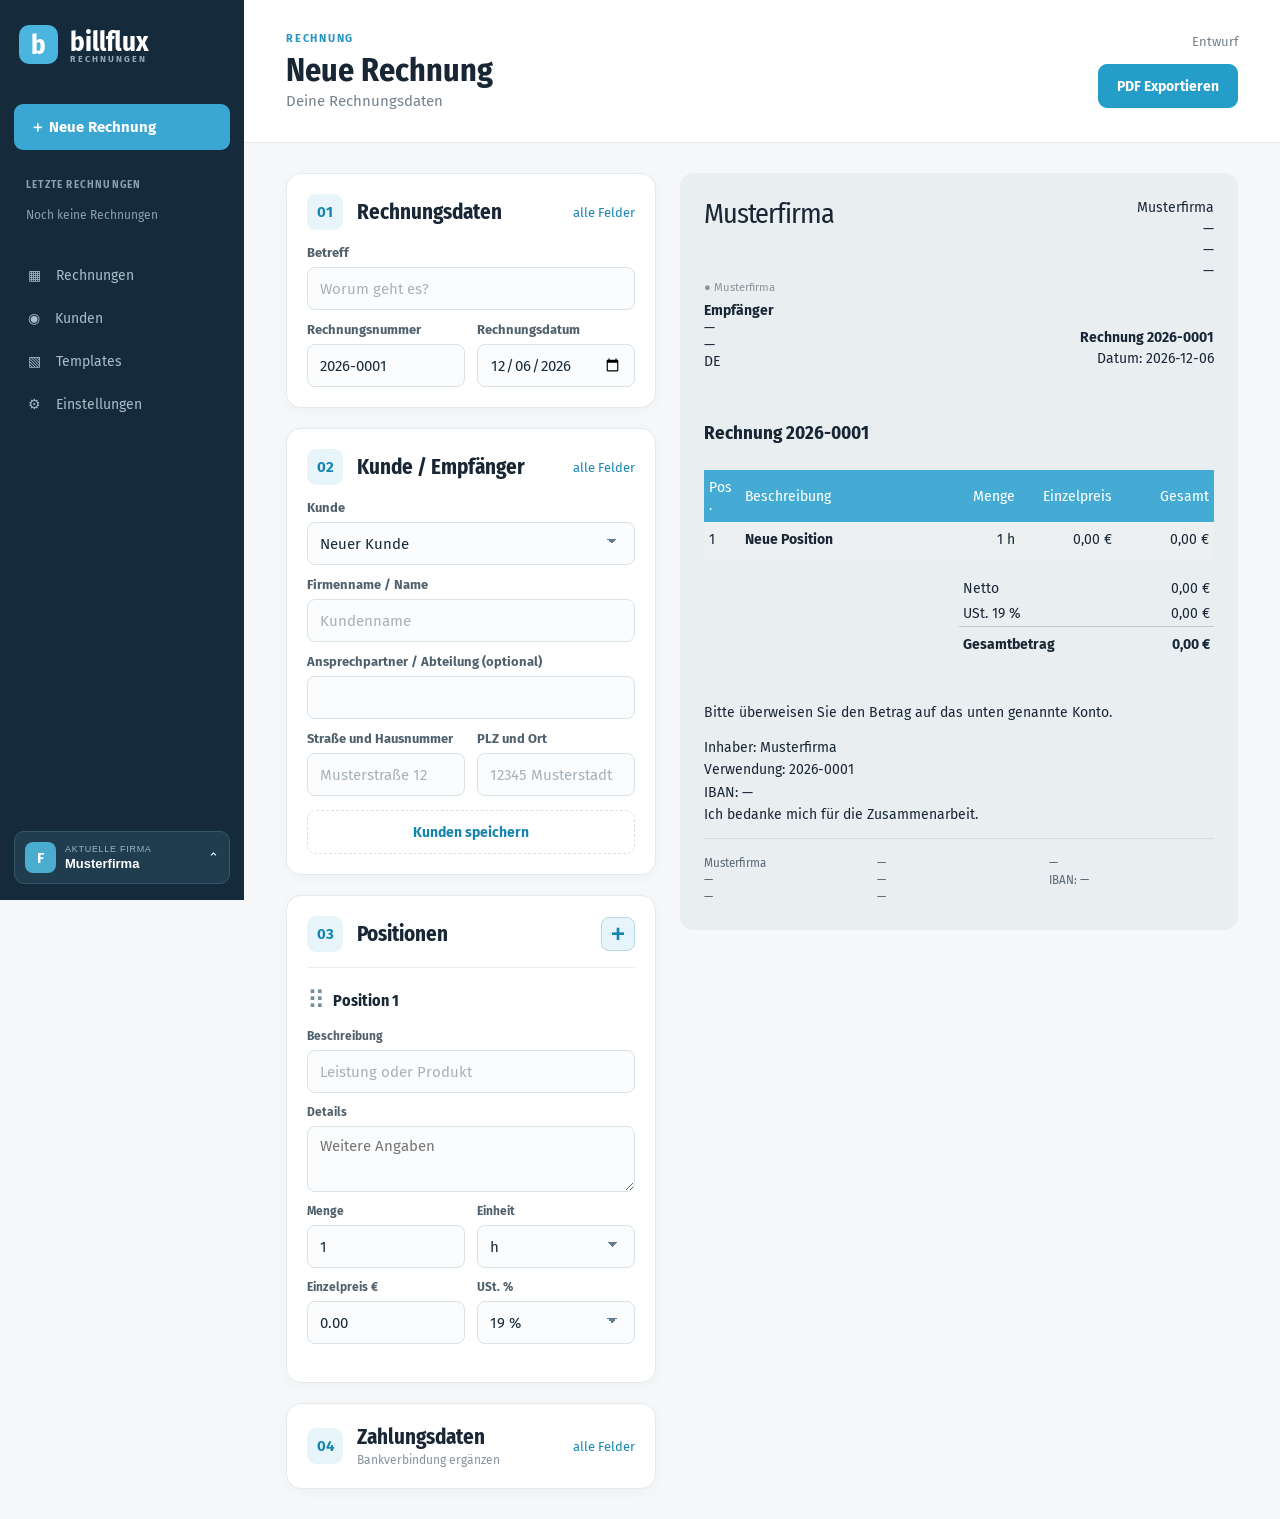
==== ui/index.html @ 9b345cd7 "feat(): remove unnecessary stuff" ====
<!doctype html>
<html lang="de"><head><meta charset="utf-8"><meta name="viewport" content="width=device-width,initial-scale=1"><title>Billflux</title><link rel="stylesheet" href="style.css"></head>
<body><div class="app">
<aside class="sidebar">
  <div class="brand"><span class="brand-mark">b</span><span>billflux<small>RECHNUNGEN</small></span></div>
  <button class="side-new" id="sidebar-new">＋ Neue Rechnung</button>
  <div class="sidebar-heading">LETZTE RECHNUNGEN</div><div id="recent-invoices" class="recent-invoices"></div>
  <nav>
    <button class="nav" data-page="invoices">▦ <span>Rechnungen</span></button>
    <button class="nav" data-page="customers">◉ <span>Kunden</span></button>
    <button class="nav" data-page="templates">▧ <span>Templates</span></button>
    <button class="nav" data-page="settings">⚙ <span>Einstellungen</span></button>
  </nav>
  <div class="company-switch-wrap"><button id="company-switch" class="company-switch" aria-expanded="false"><span class="company-avatar">F</span><span class="company-switch-label"><small>AKTUELLE FIRMA</small><strong id="current-company-name">Firma</strong></span><span>⌃</span></button><div id="company-popup" class="company-popup hidden"><div class="popup-label">Firma wechseln</div><div id="company-options"></div></div></div>
</aside>
<main><header><div><div class="eyebrow" id="section-label">RECHNUNG</div><h1 id="page-title">Rechnung</h1><p id="page-subtitle">Deine Rechnungsdaten</p></div><div class="header-actions"><button class="button hidden" id="create-company-button">＋ Neue Firma anlegen</button><span id="save-status" aria-live="polite"></span><button class="button primary" id="export-button">PDF Exportieren</button></div></header><div id="export-result" class="export-result hidden" role="status"></div>
<div class="workspace" id="invoice-page"><section class="editor">
  <div class="card"><div class="card-heading"><span class="step">01</span><div><h2>Rechnungsdaten</h2></div><button type="button" id="toggle-invoice-fields" class="text-button" aria-expanded="false" aria-controls="invoice-extra-fields">alle Felder</button></div><div class="fields two">
    <label class="wide">Betreff<input data-path="subject" placeholder="Worum geht es?"></label>
    <label>Rechnungsnummer<input data-path="number" placeholder="2026-0001"></label>
    <label>Rechnungsdatum<input type="date" data-path="date"></label>
    <div id="invoice-extra-fields" class="fields two wide hidden"><label>Betreff-Präfix<input data-path="subject_prefix" placeholder="Rechnung"></label><label>Leistungsdatum<input type="date" data-path="service_date"></label><label>Fälligkeitsdatum<input type="date" data-path="due_date"></label></div>
  </div></div>
  <div class="card"><div class="card-heading"><span class="step">02</span><div><h2>Kunde / Empfänger</h2></div><button type="button" id="toggle-customer-fields" class="text-button" aria-expanded="false" aria-controls="customer-extra-fields">alle Felder</button></div><div class="fields two">
    <label class="wide">Kunde<select id="invoice-customer"><option value="">Neuer Kunde</option></select></label>
    <label class="wide customer-basic">Firmenname / Name<input data-path="buyer.name" placeholder="Kundenname"></label>
    <label class="wide customer-basic">Ansprechpartner / Abteilung (optional)<input data-path="buyer.contact"></label>
    <label class="customer-basic">Straße und Hausnummer<input data-path="buyer.street" placeholder="Musterstraße 12"></label>
    <label class="customer-basic">PLZ und Ort<input data-path="buyer.city" placeholder="12345 Musterstadt"></label><div id="customer-extra-fields" class="fields two wide hidden"><label>Land<input data-path="buyer.country" placeholder="DE"></label>
    <label>E-Mail<input type="email" data-path="buyer.email" placeholder="kontakt@beispiel.de"></label><label>USt-IdNr. (optional)<input data-path="buyer.vat_id"></label></div>
  </div><button class="button subtle" id="save-customer-button">Kunden speichern</button></div>
  <div class="card"><div class="card-heading"><span class="step">03</span><div><h2>Positionen</h2></div><button type="button" class="add-item-button" id="add-item" aria-label="Position hinzufügen" title="Position hinzufügen">+</button></div><div id="items"></div></div>
  <div class="card payment-card"><div class="card-heading"><span class="step">04</span><div><h2>Zahlungsdaten</h2><small id="payment-summary">Bankverbindung für diese Rechnung</small></div><button type="button" id="toggle-payment-fields" class="text-button" aria-expanded="false" aria-controls="payment-fields">alle Felder</button></div><div class="fields two payment-fields hidden" id="payment-fields"><label class="wide">Verwendungszweck<input data-path="payment_reference" placeholder="Automatisch aus Präfix und Rechnungsnummer"></label><label class="wide">Abschlusssatz<textarea data-path="payment_note" rows="2"></textarea></label><label>Kontoinhaber<input data-path="account_holder"></label><label>Bank<input data-path="bank_name"></label><label>IBAN<input data-path="iban"></label><label>BIC<input data-path="bic"></label>
</div></div>
</section><aside class="preview-panel"><div class="paper-wrap"><article class="paper" id="preview"></article></div></aside></div>
<div class="invoices-page hidden" id="invoices-page"><div class="card"><div class="card-heading"><span class="step">▦</span><div><h2>Rechnungen</h2></div></div><label>Rechnungsnummer, Betreff oder Empfänger<input id="search-input" placeholder="Rechnungen durchsuchen" autocomplete="off"></label><div id="invoice-list"></div></div></div>

<div class="invoices-page hidden" id="customers-page"><div class="card"><div class="card-heading"><span class="step">◉</span><div><h2>Kunden</h2></div><button class="button" id="new-customer">＋ Kunde anlegen</button></div><p class="section-intro">Gemeinsames Adressbuch für alle Firmen.</p><div id="customer-list"></div></div></div>
<div class="invoices-page hidden" id="templates-page"><div class="templates-layout"><section class="card template-browser"><div class="card-heading"><span class="step">▧</span><div><h2>Templates</h2></div></div><p class="section-intro">Wähle links eine Vorlage aus. Mit „Aktivieren“ verwendest du sie für neue Exporte der aktuellen Firma. HTML und CSS kannst du im Ordner <code>templates/</code> neben Billflux.exe bearbeiten.</p><div id="template-list"></div></section><section class="card template-preview-card"><div class="template-preview-heading"><div><small>VORSCHAU</small><h2 id="template-preview-title">Vorlage</h2></div><span>DIN A4 · HTML</span></div><div id="template-preview-surface"><p class="empty-state">Vorlage auswählen, um die Vorschau zu sehen.</p></div></section></div></div>
<div class="settings-page hidden" id="settings-page">
<section class="card"><div class="card-heading"><span class="step">⚙</span><h2>Allgemein</h2></div><p class="section-intro">Standardwerte für neue Rechnungen und Positionen dieser Firma.</p><div class="fields two">
<label>Stundensatz netto (€ / h)<input data-setting="hourly_rate_cents" inputmode="decimal" placeholder="0,00"></label>
<label>Zahlungsziel in Tagen<input type="number" min="1" max="365" data-setting="due_days" required></label>
<label>Betreff-Präfix<input data-setting="subject_prefix" placeholder="Rechnung"></label><label>Letzte Rechnungen im Menü<input type="number" min="1" max="20" data-setting="recent_count" required></label>
</div></section>
<section class="card"><div class="card-heading"><span class="step">#</span><h2>Rechnungs- und Steuernummern</h2></div><p class="section-intro">Nummern und Steuerangaben für Rechnungen dieser Firma.</p><div class="fields two">
<label class="wide">Startnummer für neue Rechnungen<input data-setting="next_invoice_number" placeholder="YYYY-0001"><small>YYYY = Jahr, MM = Monat, z. B. YYYY-MM-0001. Höhere vergebene Nummern haben Vorrang.</small></label>
<label>Rechnungsnummer-Präfix<input data-setting="invoice_prefix" placeholder="z. B. RE-"></label><label>Letzte Rechnungsnummer<input id="last-invoice-number" readonly></label>
<label>Steuernummer<input data-path="seller.tax_number"></label><label>USt-IdNr.<input data-path="seller.vat_id"></label><label class="wide">W-IdNr.<input data-path="seller.economic_id"></label>
</div></section>
<section class="card"><div class="card-heading"><span class="step">€</span><h2>Bankverbindung</h2></div><p class="section-intro">Zahlungsdaten für neue Rechnungen dieser Firma.</p><div class="fields two">
<label class="wide">Kontoinhaber<input data-setting="account_holder"></label><label>Bank<input data-setting="bank_name"></label><label>BIC<input data-setting="bic"></label><label class="wide">IBAN<input data-setting="iban"></label><label class="wide">Verwendungszweck-Präfix (optional)<input data-setting="payment_reference_prefix" placeholder="z. B. AM-"><small id="payment-reference-example"></small></label>
</div></section>
<section class="card"><div class="card-heading"><span class="step">✦</span><h2>Firmendaten</h2></div><p class="section-intro">Absender, Kontakt und Steuerangaben dieser Firma.</p><div class="fields two">
<label>Firmenname<input data-path="seller.name" required></label><label>Alternativname<input data-path="seller.alternative_name"></label><label class="wide">Straße und Hausnummer<input data-path="seller.street"></label><label>PLZ<input data-company-address="postal_code" autocomplete="postal-code"></label><label>Ort<input data-company-address="locality" autocomplete="address-level2"></label><label>Land<input data-path="seller.country"></label><label>E-Mail<input type="email" data-path="seller.email"></label><label>Telefon<input data-path="seller.phone"></label><label>Webseite<input data-path="seller.website"></label>
</div></section>
</div>
</main></div>
<dialog id="create-company-dialog"><form id="create-company-form"><h2>Neue Firma anlegen</h2><label>Firmenname<input id="new-company-name" required autocomplete="organization" placeholder="Name der neuen Firma"></label><p id="create-company-error" class="dialog-error" role="alert"></p><div class="dialog-actions"><button type="button" class="button" data-close-dialog="create-company-dialog">Abbrechen</button><button type="submit" class="button primary">Firma anlegen</button></div></form></dialog>
<dialog id="customer-dialog"><form id="customer-form"><div class="card-heading"><h2 id="customer-dialog-title">Kunde bearbeiten</h2><button type="button" class="text-button" data-close-dialog="customer-dialog">Schließen ×</button></div><div class="fields two">
<label class="wide">Firmenname / Name<input data-customer-field="name" required></label><label class="wide">Ansprechpartner / Abteilung (optional)<input data-customer-field="contact"></label>
<label>Straße und Hausnummer<input data-customer-field="street"></label><label>PLZ und Ort<input data-customer-field="city"></label><label>Land<input data-customer-field="country"></label><label>E-Mail<input type="email" data-customer-field="email"></label><label>Telefon<input data-customer-field="phone"></label><label>USt-IdNr.<input data-customer-field="vat_id"></label>
</div><p id="customer-error" class="dialog-error" role="alert"></p><div class="dialog-actions"><button type="button" class="button" data-close-dialog="customer-dialog">Abbrechen</button><button class="button primary" type="submit">Kunden speichern</button></div></form></dialog>
<dialog id="delete-invoice-dialog"><form method="dialog"><h2>Rechnung löschen?</h2><p id="delete-invoice-description"></p><p>Bereits exportierte PDF-Dateien bleiben erhalten. Die Rechnungsnummer wird nicht erneut vergeben.</p><p id="delete-invoice-error" class="dialog-error" role="alert"></p><div class="dialog-actions"><button class="button" value="cancel">Abbrechen</button><button type="button" id="confirm-delete-invoice" class="button danger">Rechnung löschen</button></div></form></dialog>
<script src="app.js"></script></body></html>
---- ui/style.css ----
@font-face{font-family:Fira;src:url(fonts/FiraSans-Regular.ttf)}@font-face{font-family:Fira;src:url(fonts/FiraSans-Bold.ttf);font-weight:700}@font-face{font-family:FiraCondensed;src:url(fonts/FiraSansCondensed-Regular.ttf)}@font-face{font-family:FiraCondensed;src:url(fonts/FiraSansCondensed-Bold.ttf);font-weight:700}
:root{font-family:Fira,Arial,sans-serif;color:#182635;background:#f5f7f9;font-size:15px}*{box-sizing:border-box}body{margin:0}.app{display:flex;min-height:100vh}.sidebar{width:244px;flex:none;background:#152b3c;color:#fff;display:flex;flex-direction:column;padding:28px 18px}.brand{display:flex;align-items:center;gap:12px;font:700 27px FiraCondensed}.brand-mark{display:grid;place-items:center;background:#4bb5df;color:#fff;width:39px;height:39px;border-radius:10px}.brand small{display:block;font:700 9px Fira;letter-spacing:.22em;color:#8eaaba;margin-top:-4px}.sidebar nav{margin-top:66px;display:grid;gap:6px}.nav{width:100%;border:0;background:transparent;color:#a9bdca;text-align:left;padding:15px 16px;font:16px Fira;border-radius:10px;cursor:pointer;display:flex;gap:15px}.nav.active,.nav:hover{background:#274456;color:#fff}.sidebar-foot{margin-top:auto;border-top:1px solid #385164;padding:20px 12px;color:#8eaaba;font-size:12px;line-height:1.6}.sidebar-foot strong{color:#cddce3;font-weight:400}main{min-width:0;flex:1}header{height:143px;display:flex;justify-content:space-between;align-items:center;padding:28px 42px;background:#fff;border-bottom:1px solid #e5eaee}.eyebrow{font:700 11px Fira;letter-spacing:.16em;color:#2795c3}h1{font:700 32px FiraCondensed;margin:6px 0 3px}header p{margin:0;color:#75828e}.header-actions{display:flex;align-items:center;gap:20px}#save-status{font-size:13px;color:#71808c}.button{border:1px solid #d7e1e6;background:#fff;color:#243b4a;border-radius:9px;padding:12px 18px;font:700 14px Fira;cursor:pointer;min-height:44px}.button:hover{border-color:#4bb5df}.button.primary{background:#249dc9;color:#fff;border-color:#249dc9}.button.primary:hover{background:#1885af}.button.subtle{margin-top:14px;width:100%;border-style:dashed;color:#1686b1}.workspace{display:grid;grid-template-columns:minmax(360px,1fr) minmax(0,2fr);gap:28px;padding:30px 42px;align-items:start}.editor{display:grid;gap:20px;min-width:0}.card{background:#fff;border:1px solid #e5eaee;border-radius:15px;padding:25px 28px;box-shadow:0 3px 14px #1e344408}.card-heading{display:flex;gap:14px;align-items:center;margin-bottom:23px}.step{width:36px;height:36px;flex:none;border-radius:9px;background:#e7f5fa;color:#1686b1;display:grid;place-items:center;font:700 15px Fira}.card h2,.preview-title h2{font:700 21px FiraCondensed;margin:0}.card p{margin:3px 0 0;color:#87939d;font-size:13px}.fields{display:grid;gap:17px}.fields.two{grid-template-columns:repeat(2,minmax(0,1fr))}.wide{grid-column:1/-1}label{display:grid;gap:7px;color:#50616d;font-size:13px;font-weight:700}input,select{width:100%;border:1px solid #d8e2e7;background:#fbfcfd;color:#172b3a;border-radius:8px;min-height:43px;padding:10px 12px;font:15px Fira;outline:none}input:focus,select:focus{border-color:#37a8d2;box-shadow:0 0 0 3px #dff3fa}input::placeholder{color:#a7b1b9}.item-card{padding:18px 0;border-top:1px solid #e8edf0}.item-top{display:flex;justify-content:space-between;align-items:center;margin-bottom:14px}.item-top strong{font:700 16px FiraCondensed}.remove-item{border:0;background:transparent;color:#8c9ba5;cursor:pointer;font:13px Fira}.item-fields{display:grid;grid-template-columns:1fr 1fr 1fr;gap:12px}.item-fields .description,.item-fields .detail{grid-column:1/-1}.item-fields label{font-size:12px}.item-fields input,.item-fields select{min-width:0}.preview-panel{position:sticky;top:20px;min-width:0}.preview-title{display:flex;justify-content:space-between;align-items:center;margin:4px 0 17px}.preview-title h2{margin-top:5px}.preview-title span{border:1px solid #d6e1e7;border-radius:7px;padding:6px 9px;font-size:11px;color:#71808b}.paper-wrap{background:#e9eef1;border-radius:14px;padding:28px;overflow:auto}.paper{width:100%;min-width:340px;aspect-ratio:210/297;background:white;box-shadow:0 8px 25px #1e344427;padding:7%;font-size:clamp(9px,.76vw,12px);display:flex;flex-direction:column}.paper-header{display:flex;justify-content:space-between;gap:12px;min-height:18%}.paper-logo{font:400 clamp(25px,2.5vw,38px) FiraCondensed;letter-spacing:-.04em;white-space:nowrap}.paper-logo b{color:#42aed7}.paper-contact{text-align:right;line-height:1.5}.paper-address{display:flex;justify-content:space-between;gap:12px;min-height:19%;align-items:end}.paper-address small{display:block;color:#8c959b;font-size:.8em;margin-bottom:8px}.paper-address .meta{text-align:right;line-height:1.55}.paper-subject{font:700 1.35em FiraCondensed;margin:10% 0 5%}.paper table{border-collapse:collapse;width:100%}.paper th{background:#44acd4;color:white;text-align:left;padding:8px 5px;font:400 1.1em FiraCondensed}.paper td{padding:9px 5px;vertical-align:top}.paper tbody tr:nth-child(odd){background:#edf0f1}.paper tbody tr:nth-child(even){background:#e2e5e6}.paper th:nth-child(n+3),.paper td:nth-child(n+3){text-align:right}.paper td small{display:block;color:#687782;margin-top:3px}.paper-totals{margin:16px 0 0 auto;width:50%;min-width:165px}.paper-totals div{display:flex;justify-content:space-between;padding:4px}.paper-totals .grand{font-weight:700;border-top:1px solid #bec9ce;padding-top:9px}.paper-payment{margin-top:9%;line-height:1.6}.paper-payment p{margin:0 0 12px}.paper-footer{margin-top:auto;padding-top:16px;border-top:1px solid #d3dde2;display:grid;grid-template-columns:repeat(3,1fr);gap:8px;color:#586872;font-size:.83em;line-height:1.45}.preview-note{font-size:12px;color:#8a979f;text-align:center;margin:13px}.company-page{max-width:760px;padding:30px 42px}.hidden{display:none!important}@media(max-width:1100px){.workspace{grid-template-columns:1fr}.preview-panel{position:static}.paper{max-width:610px;margin:auto;font-size:12px}}@media(max-width:700px){.sidebar{width:75px;padding:20px 10px}.brand>span:last-child,.nav span,.sidebar-foot{display:none}.nav{justify-content:center}.workspace,.company-page{padding:20px}header{padding:20px;height:auto;gap:16px;align-items:start}.header-actions{display:grid;gap:5px}.fields.two{grid-template-columns:1fr}.wide{grid-column:auto}}

.export-result{margin:20px 42px 0;padding:16px 20px;border:1px solid #c9e4ef;background:#eaf7fb;border-radius:10px;color:#21566b;line-height:1.6;overflow-wrap:anywhere}.export-result strong{color:#15678b}.header-actions .button:disabled{opacity:.55;cursor:wait}@media(max-width:1400px){.header-actions{gap:8px;flex-wrap:wrap;justify-content:flex-end}.header-actions #save-status{width:100%;text-align:right}}

.company-strip{padding:18px 24px}.company-strip .fields{align-items:end}.strip-action{display:flex;align-items:end;justify-content:flex-end}.state-label{font-size:12px;color:#69808c;margin:12px 0 0}.company-actions{display:flex;justify-content:space-between;gap:12px;margin-top:24px}.invoices-page{padding:30px 42px;max-width:1050px}.invoice-row{width:100%;display:grid;grid-template-columns:2fr 1fr auto;gap:20px;align-items:center;text-align:left;padding:17px 15px;border:0;border-top:1px solid #e5eaee;background:#fff;color:#213744;cursor:pointer;font:14px Fira}.invoice-row:hover{background:#f4f9fb}.invoice-row strong,.invoice-row small{display:block}.invoice-row strong{font-size:16px}.invoice-row small{color:#83939d;margin-top:3px}.invoice-row em{font-style:normal;background:#edf3f6;color:#506879;padding:7px 10px;border-radius:8px;font-size:12px}.invoice-row em.issued{background:#e2f4eb;color:#18744d}input.invalid{border-color:#ce5b5b;background:#fff4f4}.company-page{max-width:800px}@media(max-width:700px){.invoices-page{padding:20px}.invoice-row{grid-template-columns:1fr auto}.invoice-row>span:nth-child(2){display:none}}

.company-strip .fields.two{grid-template-columns:1fr}.company-strip .strip-action{justify-content:stretch}.company-strip .strip-action .button{width:100%}.template-help{font-size:12px;color:#71838e;line-height:1.5;margin:-8px 0 3px}.template-help code{font-family:Consolas,monospace;background:#eef4f6;padding:2px 4px;border-radius:4px}

.new-company{display:flex;gap:8px;min-width:0;flex:1}.new-company input{min-width:130px}.new-company .button{white-space:nowrap}@media(max-width:700px){.company-actions{flex-direction:column}.new-company{width:100%}}
/* Navigation und kompaktere Rechnungsansicht */
.sidebar{padding:25px 14px 16px;position:relative}.brand{padding-left:5px}.side-new{width:100%;min-height:46px;margin-top:40px;border:0;border-radius:9px;background:#39a7d1;color:#fff;text-align:left;padding:0 16px;font:700 15px Fira;cursor:pointer}.side-new:hover{background:#2497c4}.sidebar-heading{font:700 10px Fira;letter-spacing:.12em;color:#87a1af;margin:29px 12px 9px}.recent-invoices{display:grid;gap:2px}.recent-row{border:0;background:transparent;color:#cbdbe3;text-align:left;border-radius:8px;padding:9px 12px;cursor:pointer;font-family:Fira;min-width:0}.recent-row:hover,.recent-row.active{background:#274456}.recent-row strong,.recent-row small{display:block;overflow:hidden;white-space:nowrap;text-overflow:ellipsis}.recent-row strong{font-size:13px}.recent-row small{font-size:11px;color:#91a9b6;margin-top:3px}.sidebar-empty{padding:8px 12px;color:#89a1ae;font-size:12px}.sidebar nav{margin-top:25px;display:grid;gap:2px}.sidebar .nav{padding:12px 14px;font-size:14px}.company-switch-wrap{margin-top:auto;position:relative}.company-switch{border:1px solid #36576a;background:#203d50;color:white;width:100%;border-radius:10px;padding:10px;display:flex;align-items:center;gap:9px;text-align:left;cursor:pointer}.company-avatar{width:31px;height:31px;border-radius:8px;background:#4aaccf;color:#fff;display:grid;place-items:center;flex:none;font:700 15px Fira}.company-switch-label{min-width:0;flex:1}.company-switch-label small,.company-switch-label strong{display:block;overflow:hidden;white-space:nowrap;text-overflow:ellipsis}.company-switch-label small{font-size:9px;color:#9ab5c2;letter-spacing:.08em}.company-switch-label strong{font-size:13px;margin-top:2px}.company-popup{position:absolute;bottom:60px;left:0;width:300px;max-width:calc(100vw - 270px);padding:10px;background:white;border:1px solid #dce6ea;border-radius:12px;box-shadow:0 15px 38px #0e293549;z-index:20;color:#233c4a}.popup-label{font-size:11px;font-weight:700;color:#78909b;padding:8px 10px}.company-option{display:flex;align-items:center;gap:9px;width:100%;min-height:45px;border:0;border-radius:8px;background:white;color:#284453;padding:7px 9px;text-align:left;cursor:pointer;font:13px Fira}.company-option span:nth-child(2){flex:1;overflow:hidden;text-overflow:ellipsis;white-space:nowrap}.company-option:hover,.company-option.selected{background:#eaf6fa}.company-option .company-avatar{width:27px;height:27px;font-size:13px}.company-option b{color:#1e91bb}.manage-firms{border-top:1px solid #e5ecef;margin-top:5px;color:#1688b1}
.workspace{grid-template-columns:minmax(370px,1fr) minmax(0,2fr);gap:24px}.paper-wrap{display:flex;justify-content:center;align-items:flex-start;padding:24px;min-width:0}.paper{width:min(100%,760px);min-width:0;flex:none;font-size:clamp(10px,1.15vw,14px);overflow-wrap:anywhere;word-break:normal}.paper table{table-layout:fixed}.paper th:first-child{width:7%}.paper th:nth-child(2){width:38%}.paper th:nth-child(3){width:17%}.paper th:nth-child(4){width:19%}.paper th:nth-child(5){width:19%}.paper td{overflow-wrap:anywhere}.paper td small{overflow-wrap:anywhere}.paper-footer{overflow-wrap:anywhere}.paper-logo{font-size:clamp(24px,2.2vw,34px);overflow-wrap:anywhere;white-space:normal}.preview-panel{position:sticky;top:15px}.preview-title{margin:0 0 12px}.card-heading{margin-bottom:18px}.card{padding:24px}.form-hint{font-size:12px!important;color:#82949e!important;margin:14px 0 0!important}.optional-date{min-width:0}.optional-trigger{border:1px dashed #b8d8e5;background:#f5fbfd;color:#188ab5;border-radius:8px;padding:10px 12px;min-height:43px;width:100%;font:700 13px Fira;text-align:left;cursor:pointer}.optional-trigger:hover{border-color:#239bc4}.payment-card{padding:22px 24px}.payment-card summary{display:flex;align-items:center;gap:14px;cursor:pointer;list-style:none}.payment-card summary::-webkit-details-marker{display:none}.payment-card summary strong{display:block;font:700 21px FiraCondensed}.payment-card summary small{display:block;font:12px Fira;color:#85939c;margin-top:2px}.summary-chevron{margin-left:auto;color:#6992a4;font-size:19px}.payment-card details[open] .summary-chevron{transform:rotate(180deg)}.payment-fields{margin-top:24px}.empty-state{color:#83939b;font-size:13px;padding:18px}.section-intro{color:#687e89;line-height:1.6;margin:0 0 20px}.section-intro code{background:#edf3f5;padding:2px 5px;border-radius:4px}.section-button{margin-top:22px}.template-row,.customer-row{display:flex;align-items:center;gap:15px;padding:16px 5px;border-top:1px solid #e4ebef}.template-row:first-of-type,.customer-row:first-of-type{margin-top:20px}.template-row span{font-size:20px;color:#249dc9}.template-row strong{flex:1}.template-row em{font:12px Fira;color:#16855a;background:#e2f4eb;border-radius:7px;padding:6px 9px}.customer-row span{flex:1;min-width:0}.customer-row strong,.customer-row small{display:block}.customer-row small{font-size:12px;color:#8799a3;margin-top:4px}.customer-row .button{white-space:nowrap}.invoices-page{max-width:1100px}select{appearance:none;-webkit-appearance:none;padding-right:42px;background-image:linear-gradient(45deg,transparent 50%,#607e8d 50%),linear-gradient(135deg,#607e8d 50%,transparent 50%);background-position:calc(100% - 22px) calc(50% - 2px),calc(100% - 17px) calc(50% - 2px);background-size:5px 5px;background-repeat:no-repeat}.header-actions{gap:15px}
@media(max-width:1250px){.workspace{grid-template-columns:1fr}.preview-panel{position:static}.paper{max-width:760px;font-size:13px}}@media(max-width:700px){.sidebar{width:76px;padding:18px 8px}.side-new{font-size:0;text-align:center;padding:0}.side-new::first-letter{font-size:20px}.sidebar-heading,.recent-invoices,.company-switch-label,.company-switch>span:last-child{display:none}.sidebar nav{margin-top:25px}.company-popup{left:62px;bottom:0;max-width:280px}.workspace,.invoices-page,.company-page{padding:18px}.paper-wrap{padding:12px}.paper{font-size:10px}.customer-row{flex-wrap:wrap}}

/* Navigation bleibt unabhängig von der Länge der Rechnung im sichtbaren Bereich. */
.sidebar{position:sticky;top:0;height:100dvh;align-self:flex-start;z-index:30}
.sidebar>.brand,.sidebar>.side-new,.sidebar>.sidebar-heading,.sidebar>nav,.company-switch-wrap{flex-shrink:0}
.recent-invoices{min-height:0;overflow-y:auto;flex-shrink:1}
.company-switch-wrap{padding-top:16px}
.company-popup{max-height:calc(100dvh - 100px);overflow-y:auto}
@media(max-height:760px){.side-new{margin-top:18px}.sidebar-heading{margin-top:16px}.sidebar nav{margin-top:14px}.sidebar .nav{padding-top:9px;padding-bottom:9px}}

.text-button{margin-left:auto;flex-shrink:0;border:0;background:none;color:#1686b1;font:13px Fira;cursor:pointer;padding:6px 0}
.text-button:hover{text-decoration:underline}
#header-new-company{flex:0 1 auto;align-items:center}#header-new-company input{max-width:200px}
#invoice-list{margin-top:18px}
.export-result.error{border-color:#dd9c9c;background:#fff2f2;color:#8d2525}
.export-result.error strong{color:#8d2525}.export-result ul{margin:8px 0 0;padding-left:20px}
.export-invalid{border-color:#ce5b5b;background:#fff4f4}
.editor .card{padding:20px}.editor .fields{gap:12px}.editor .card-heading{margin-bottom:15px}

/* Die verfügbaren Spalten richten sich nach der tatsächlichen Formularbreite. */
.item-card{container-type:inline-size}
.item-fields{grid-template-columns:repeat(4,minmax(0,1fr))}
@container(max-width:470px){.item-fields{grid-template-columns:repeat(2,minmax(0,1fr))}}
.settings-page{padding:30px 42px;display:grid;grid-template-columns:repeat(auto-fit,minmax(min(100%,330px),1fr));gap:24px;align-items:start}
.settings-page .card{min-width:0}.settings-page .section-intro{margin:0 0 20px}.settings-page small{font-weight:400;line-height:1.5}
@media(max-width:700px){.settings-page{padding:18px}#header-new-company{flex-wrap:wrap;justify-content:flex-end}}

.drag-handle{border:0;background:none;color:#78909b;font-size:25px;cursor:grab;padding:0 8px 0 0;touch-action:none}
.drag-handle:active{cursor:grabbing}.item-top strong{margin-right:auto}.item-card.dragging{opacity:.5}.item-card.drop-target{border-top:3px solid #249dc9}

.payment-card .summary-chevron{display:grid;place-items:center;width:24px;height:24px;flex:0 0 24px;margin-left:auto;font:22px/1 Fira;transform:none!important}
#new-customer{margin-left:auto}.invoices-page{max-width:none}
.invoice-table-wrap{overflow-x:auto;border:1px solid #e3eaee;border-radius:12px}
.invoice-table{width:100%;border-collapse:collapse;font-size:14px;text-align:left}
.invoice-table th{background:#f4f8fa;color:#546e7b;font-weight:700;white-space:nowrap}
.invoice-table th,.invoice-table td{padding:14px 16px;border-bottom:1px solid #e6edf1}
.invoice-table tbody tr:last-child td{border-bottom:0}.invoice-table tbody tr:hover{background:#f5fbfd}
.invoice-table th button{font:inherit;color:inherit;background:none;border:0;padding:0;cursor:pointer;text-align:left}
.invoice-open{font:700 15px Fira;color:#1584ac;background:none;border:0;cursor:pointer;padding:0;text-align:left;white-space:nowrap}
.invoice-status{display:inline-block;background:#edf3f6;color:#506879;padding:6px 9px;border-radius:20px;font-size:12px}.invoice-status.issued{background:#e2f4eb;color:#18744d}
.row-actions{display:flex;gap:8px;white-space:nowrap}.row-actions .button{padding:7px 10px;min-height:34px;font-size:12px}.button.danger{color:#ac3636;border-color:#eccaca}
.invoice-subject{max-width:300px;overflow-wrap:anywhere}.invoice-date{white-space:nowrap}
dialog{border:1px solid #d8e3e9;border-radius:16px;padding:28px;max-width:min(680px,calc(100vw - 32px));width:640px;color:#243b4a;box-shadow:0 20px 70px #102b4555}dialog::backdrop{background:#102b4566}
dialog h2{margin:0 0 16px;font:700 24px FiraCondensed}.dialog-actions{display:flex;justify-content:flex-end;gap:10px;margin-top:24px}.dialog-error{color:#ac3636}
body.reordering,body.reordering *{cursor:grabbing!important;user-select:none!important}.item-card.drop-target{border-top:1px solid #249dc9;box-shadow:inset 0 3px #249dc9}.drag-handle{touch-action:none}

.payment-card details[open] .summary-chevron{transform:rotate(-90deg)!important}

textarea{width:100%;border:1px solid #d8e2e7;background:#fbfcfd;color:#172b3a;border-radius:8px;padding:10px 12px;font:15px Fira;resize:vertical;min-height:66px}
textarea:focus{outline:none;border-color:#37a8d2;box-shadow:0 0 0 3px #dff3fa}
#payment-summary{font:12px Fira;color:#85939c}.payment-card .card-heading{margin-bottom:16px}
#preview{display:block;width:100%;max-width:1000px;min-width:0;aspect-ratio:auto;height:auto;box-shadow:none;padding:0;background:transparent;margin:0 auto;overflow:hidden}
#preview iframe{display:block;border:0;background:white;transform-origin:top left;box-shadow:0 8px 25px #1e344427}
#preview{position:relative}
#preview iframe.preview-pending{position:absolute;top:0;left:0;visibility:hidden;pointer-events:none}
.add-item-button{display:grid;place-items:center;margin-left:auto;width:34px;height:34px;padding:0;border:1px solid #b8d8e5;border-radius:8px;background:#e7f5fa;color:#1686b1;font:700 24px/1 Arial,sans-serif;cursor:pointer}.add-item-button:hover{background:#d8eef7;border-color:#249dc9}
.payment-card .card-heading{margin-bottom:0}#payment-fields{margin-top:16px}

.item-fields textarea{min-width:0}.paper td small{white-space:pre-wrap}

#templates-page{max-width:none}
.templates-layout{display:grid;grid-template-columns:minmax(320px,390px) minmax(0,1fr);gap:24px;align-items:start}
.template-browser{position:sticky;top:20px}
.template-browser .section-intro{font-size:13px}
.template-row{display:flex;gap:10px;align-items:center;border:1px solid #e3ebef;border-radius:11px;padding:9px;margin:10px 0 0;background:#fff}
.template-row:first-of-type{margin-top:0}
.template-row.selected{border-color:#39a7cd;background:#f2fbfe;box-shadow:0 0 0 2px #d9f2fa}
.template-choice{display:flex;align-items:center;gap:12px;flex:1;min-width:0;text-align:left;background:none;border:0;color:#233b49;cursor:pointer;padding:8px;font:inherit}
.template-choice span:last-child{min-width:0}.template-choice strong,.template-choice small{display:block;overflow:hidden;text-overflow:ellipsis;white-space:nowrap}
.template-choice small{font-size:12px;color:#8495a0;margin-top:4px}
.template-icon{display:grid;place-items:center;width:36px;height:42px;flex:none;border-radius:7px;background:#e4f3f8;color:#218db7;font-size:20px}
.template-row .button{min-height:36px;padding:8px 10px;font-size:12px;white-space:nowrap}
.template-row .button:disabled{opacity:.65;cursor:default}
.template-preview-card{min-width:0;padding:22px;background:#e8eef1}
.template-preview-heading{display:flex;justify-content:space-between;align-items:end;gap:12px;margin-bottom:18px}
.template-preview-heading small{font-size:10px;letter-spacing:.16em;font-weight:700;color:#4087a2}
.template-preview-heading h2{margin:3px 0 0;font:700 22px FiraCondensed}
.template-preview-heading>span{font-size:11px;color:#7e9099;white-space:nowrap}
#template-preview-surface{position:relative;max-width:794px;margin:auto;overflow:hidden;background:#fff;min-height:300px;box-shadow:0 10px 30px #1e344426}
#template-preview-surface iframe{display:block;border:0;background:white;transform-origin:top left}
@media(max-width:1150px){.templates-layout{grid-template-columns:1fr}.template-browser{position:static}}
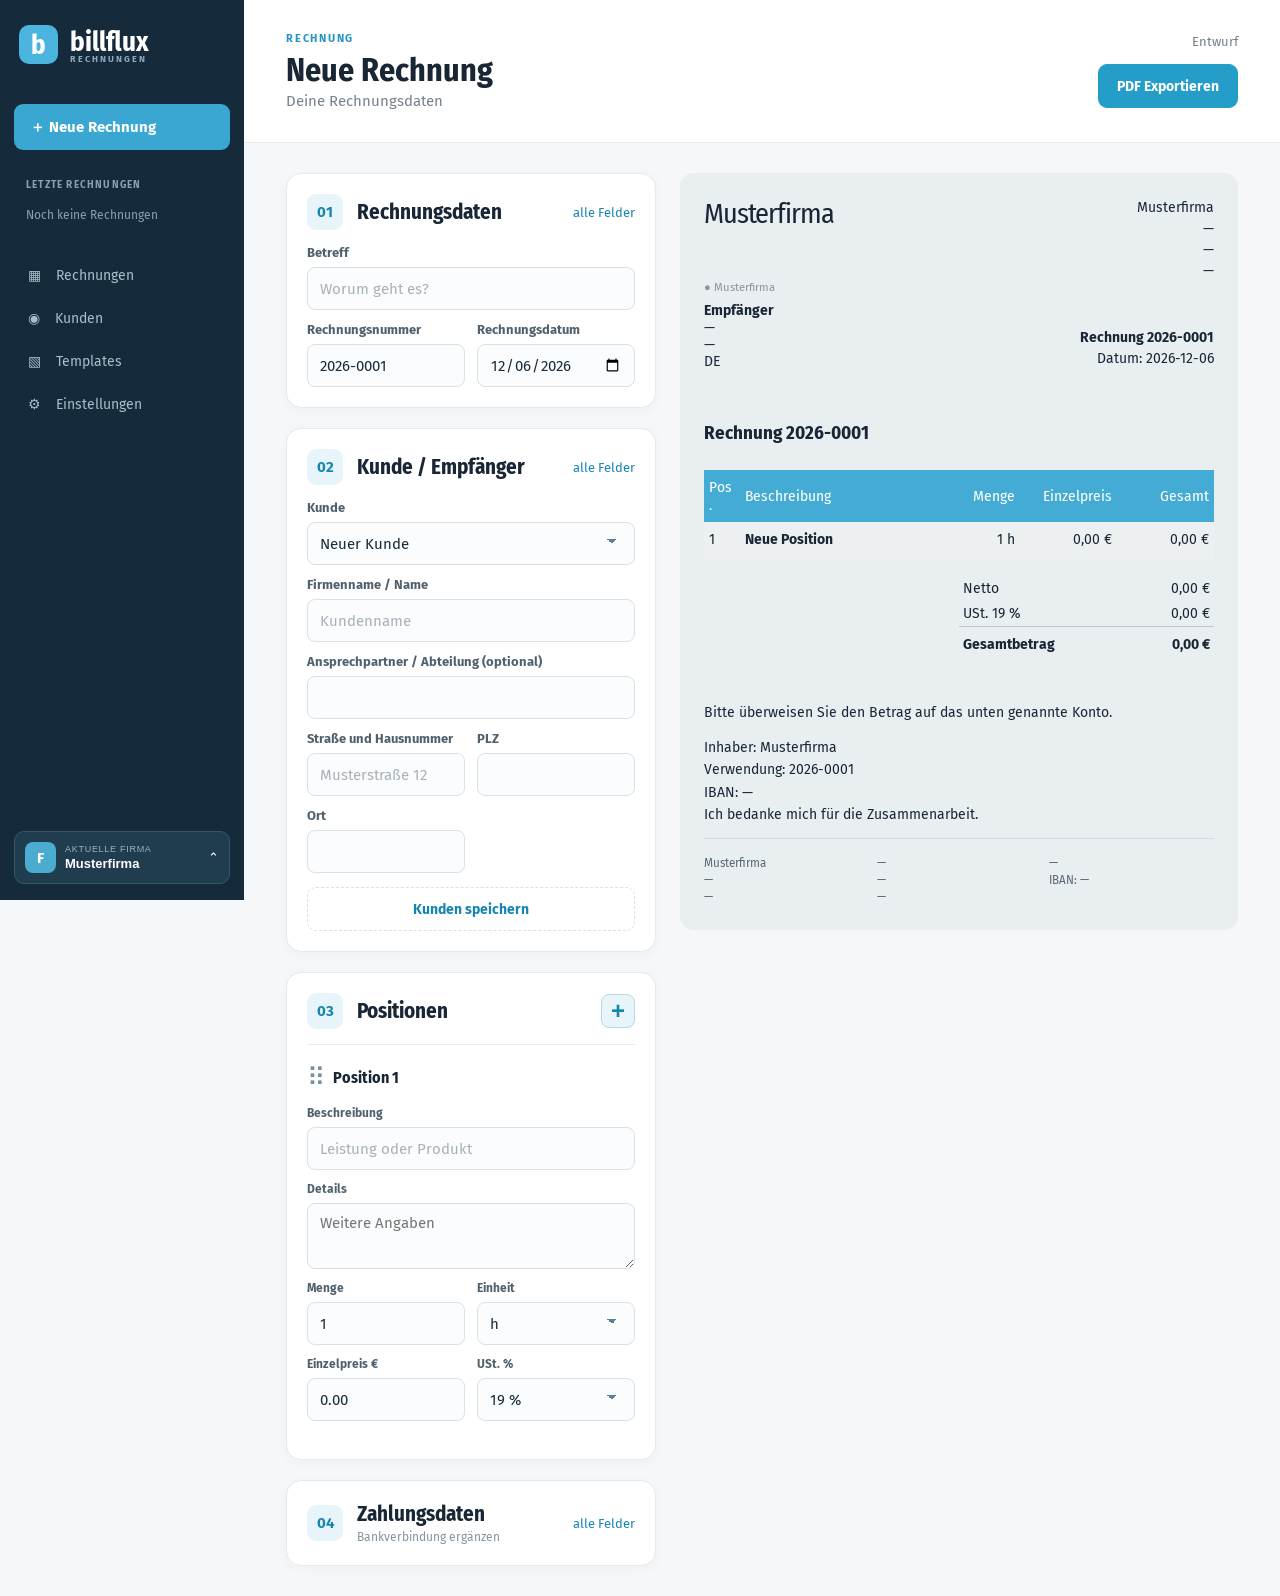
==== commit 1724c789: "feat(): add better dates new delete option for customer management and better buildscript" ====
--- a/ui/index.html
+++ b/ui/index.html
@@ -19,14 +19,14 @@
     <label class="wide">Betreff<input data-path="subject" placeholder="Worum geht es?"></label>
     <label>Rechnungsnummer<input data-path="number" placeholder="2026-0001"></label>
     <label>Rechnungsdatum<input type="date" data-path="date"></label>
-    <div id="invoice-extra-fields" class="fields two wide hidden"><label>Betreff-Präfix<input data-path="subject_prefix" placeholder="Rechnung"></label><label>Leistungsdatum<input type="date" data-path="service_date"></label><label>Fälligkeitsdatum<input type="date" data-path="due_date"></label></div>
+    <div id="invoice-extra-fields" class="fields two wide hidden"><label>Betreff-Präfix<input data-path="subject_prefix" placeholder="Rechnung"></label><label>Fälligkeitsdatum<input type="date" data-path="due_date"></label><label>Leistungsdatum<input type="date" data-path="service_date"></label><label class="checkbox-label"><input type="checkbox" data-path="service_month">Leistungszeitraum als Monat</label></div>
   </div></div>
   <div class="card"><div class="card-heading"><span class="step">02</span><div><h2>Kunde / Empfänger</h2></div><button type="button" id="toggle-customer-fields" class="text-button" aria-expanded="false" aria-controls="customer-extra-fields">alle Felder</button></div><div class="fields two">
     <label class="wide">Kunde<select id="invoice-customer"><option value="">Neuer Kunde</option></select></label>
     <label class="wide customer-basic">Firmenname / Name<input data-path="buyer.name" placeholder="Kundenname"></label>
     <label class="wide customer-basic">Ansprechpartner / Abteilung (optional)<input data-path="buyer.contact"></label>
     <label class="customer-basic">Straße und Hausnummer<input data-path="buyer.street" placeholder="Musterstraße 12"></label>
-    <label class="customer-basic">PLZ und Ort<input data-path="buyer.city" placeholder="12345 Musterstadt"></label><div id="customer-extra-fields" class="fields two wide hidden"><label>Land<input data-path="buyer.country" placeholder="DE"></label>
+    <label class="customer-basic">PLZ<input data-buyer-address="postal_code" autocomplete="postal-code"></label><label class="customer-basic">Ort<input data-buyer-address="locality" autocomplete="address-level2"></label><div id="customer-extra-fields" class="fields two wide hidden"><label>Land<input data-path="buyer.country" placeholder="DE"></label>
     <label>E-Mail<input type="email" data-path="buyer.email" placeholder="kontakt@beispiel.de"></label><label>USt-IdNr. (optional)<input data-path="buyer.vat_id"></label></div>
   </div><button class="button subtle" id="save-customer-button">Kunden speichern</button></div>
   <div class="card"><div class="card-heading"><span class="step">03</span><div><h2>Positionen</h2></div><button type="button" class="add-item-button" id="add-item" aria-label="Position hinzufügen" title="Position hinzufügen">+</button></div><div id="items"></div></div>
@@ -41,7 +41,7 @@
 <section class="card"><div class="card-heading"><span class="step">⚙</span><h2>Allgemein</h2></div><p class="section-intro">Standardwerte für neue Rechnungen und Positionen dieser Firma.</p><div class="fields two">
 <label>Stundensatz netto (€ / h)<input data-setting="hourly_rate_cents" inputmode="decimal" placeholder="0,00"></label>
 <label>Zahlungsziel in Tagen<input type="number" min="1" max="365" data-setting="due_days" required></label>
-<label>Betreff-Präfix<input data-setting="subject_prefix" placeholder="Rechnung"></label><label>Letzte Rechnungen im Menü<input type="number" min="1" max="20" data-setting="recent_count" required></label>
+<label>Betreff-Präfix<input data-setting="subject_prefix" placeholder="Rechnung"></label><label>Anzahl Rechnungen im Menü<input type="number" min="1" max="20" data-setting="recent_count" required></label>
 </div></section>
 <section class="card"><div class="card-heading"><span class="step">#</span><h2>Rechnungs- und Steuernummern</h2></div><p class="section-intro">Nummern und Steuerangaben für Rechnungen dieser Firma.</p><div class="fields two">
 <label class="wide">Startnummer für neue Rechnungen<input data-setting="next_invoice_number" placeholder="YYYY-0001"><small>YYYY = Jahr, MM = Monat, z. B. YYYY-MM-0001. Höhere vergebene Nummern haben Vorrang.</small></label>
@@ -59,7 +59,7 @@
 <dialog id="create-company-dialog"><form id="create-company-form"><h2>Neue Firma anlegen</h2><label>Firmenname<input id="new-company-name" required autocomplete="organization" placeholder="Name der neuen Firma"></label><p id="create-company-error" class="dialog-error" role="alert"></p><div class="dialog-actions"><button type="button" class="button" data-close-dialog="create-company-dialog">Abbrechen</button><button type="submit" class="button primary">Firma anlegen</button></div></form></dialog>
 <dialog id="customer-dialog"><form id="customer-form"><div class="card-heading"><h2 id="customer-dialog-title">Kunde bearbeiten</h2><button type="button" class="text-button" data-close-dialog="customer-dialog">Schließen ×</button></div><div class="fields two">
 <label class="wide">Firmenname / Name<input data-customer-field="name" required></label><label class="wide">Ansprechpartner / Abteilung (optional)<input data-customer-field="contact"></label>
-<label>Straße und Hausnummer<input data-customer-field="street"></label><label>PLZ und Ort<input data-customer-field="city"></label><label>Land<input data-customer-field="country"></label><label>E-Mail<input type="email" data-customer-field="email"></label><label>Telefon<input data-customer-field="phone"></label><label>USt-IdNr.<input data-customer-field="vat_id"></label>
+<label>Straße und Hausnummer<input data-customer-field="street"></label><label>PLZ<input data-customer-address="postal_code" autocomplete="postal-code"></label><label>Ort<input data-customer-address="locality" autocomplete="address-level2"></label><label>Land<input data-customer-field="country"></label><label>E-Mail<input type="email" data-customer-field="email"></label><label>Telefon<input data-customer-field="phone"></label><label>USt-IdNr.<input data-customer-field="vat_id"></label>
 </div><p id="customer-error" class="dialog-error" role="alert"></p><div class="dialog-actions"><button type="button" class="button" data-close-dialog="customer-dialog">Abbrechen</button><button class="button primary" type="submit">Kunden speichern</button></div></form></dialog>
 <dialog id="delete-invoice-dialog"><form method="dialog"><h2>Rechnung löschen?</h2><p id="delete-invoice-description"></p><p>Bereits exportierte PDF-Dateien bleiben erhalten. Die Rechnungsnummer wird nicht erneut vergeben.</p><p id="delete-invoice-error" class="dialog-error" role="alert"></p><div class="dialog-actions"><button class="button" value="cancel">Abbrechen</button><button type="button" id="confirm-delete-invoice" class="button danger">Rechnung löschen</button></div></form></dialog>
 <script src="app.js"></script></body></html>
--- a/ui/style.css
+++ b/ui/style.css
@@ -34,7 +34,10 @@
 .item-card{container-type:inline-size}
 .item-fields{grid-template-columns:repeat(4,minmax(0,1fr))}
 @container(max-width:470px){.item-fields{grid-template-columns:repeat(2,minmax(0,1fr))}}
-.settings-page{padding:30px 42px;display:grid;grid-template-columns:repeat(auto-fit,minmax(min(100%,330px),1fr));gap:24px;align-items:start}
+.settings-page{padding:30px 42px;display:grid;grid-template-columns:repeat(3,minmax(0,1fr));gap:24px;align-items:start}
+@media(max-width:1300px){.settings-page{grid-template-columns:repeat(2,minmax(0,1fr))}}
+@media(max-width:900px){.settings-page{grid-template-columns:1fr}}
+.checkbox-label{display:flex;align-items:center;gap:10px;align-self:end;min-height:43px}.checkbox-label input{width:18px;height:18px;min-height:0;flex:none}
 .settings-page .card{min-width:0}.settings-page .section-intro{margin:0 0 20px}.settings-page small{font-weight:400;line-height:1.5}
 @media(max-width:700px){.settings-page{padding:18px}#header-new-company{flex-wrap:wrap;justify-content:flex-end}}
 
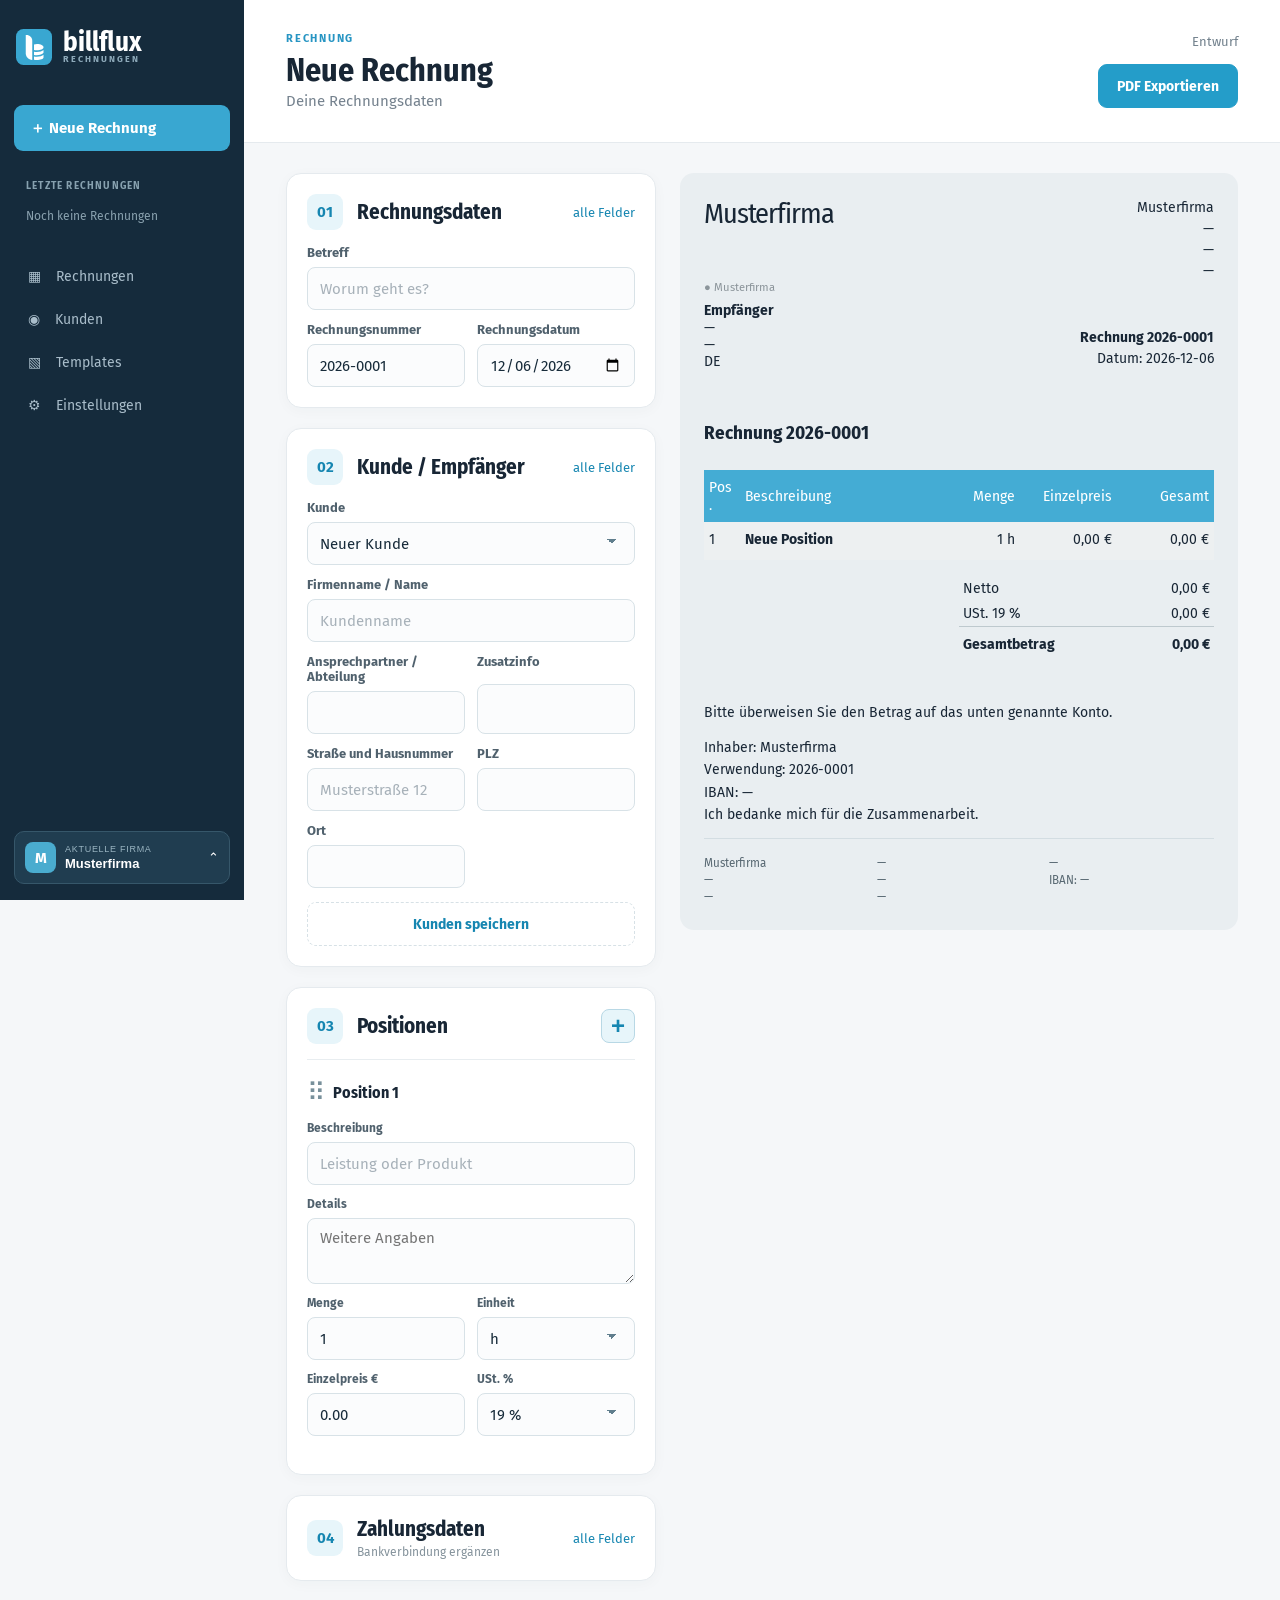
==== commit 1fa561dc: "feat(): cleanups" ====
--- a/ui/index.html
+++ b/ui/index.html
@@ -1,65 +1,412 @@
 <!doctype html>
-<html lang="de"><head><meta charset="utf-8"><meta name="viewport" content="width=device-width,initial-scale=1"><title>Billflux</title><link rel="stylesheet" href="style.css"></head>
-<body><div class="app">
-<aside class="sidebar">
-  <div class="brand"><span class="brand-mark">b</span><span>billflux<small>RECHNUNGEN</small></span></div>
-  <button class="side-new" id="sidebar-new">＋ Neue Rechnung</button>
-  <div class="sidebar-heading">LETZTE RECHNUNGEN</div><div id="recent-invoices" class="recent-invoices"></div>
-  <nav>
-    <button class="nav" data-page="invoices">▦ <span>Rechnungen</span></button>
-    <button class="nav" data-page="customers">◉ <span>Kunden</span></button>
-    <button class="nav" data-page="templates">▧ <span>Templates</span></button>
-    <button class="nav" data-page="settings">⚙ <span>Einstellungen</span></button>
-  </nav>
-  <div class="company-switch-wrap"><button id="company-switch" class="company-switch" aria-expanded="false"><span class="company-avatar">F</span><span class="company-switch-label"><small>AKTUELLE FIRMA</small><strong id="current-company-name">Firma</strong></span><span>⌃</span></button><div id="company-popup" class="company-popup hidden"><div class="popup-label">Firma wechseln</div><div id="company-options"></div></div></div>
-</aside>
-<main><header><div><div class="eyebrow" id="section-label">RECHNUNG</div><h1 id="page-title">Rechnung</h1><p id="page-subtitle">Deine Rechnungsdaten</p></div><div class="header-actions"><button class="button hidden" id="create-company-button">＋ Neue Firma anlegen</button><span id="save-status" aria-live="polite"></span><button class="button primary" id="export-button">PDF Exportieren</button></div></header><div id="export-result" class="export-result hidden" role="status"></div>
-<div class="workspace" id="invoice-page"><section class="editor">
-  <div class="card"><div class="card-heading"><span class="step">01</span><div><h2>Rechnungsdaten</h2></div><button type="button" id="toggle-invoice-fields" class="text-button" aria-expanded="false" aria-controls="invoice-extra-fields">alle Felder</button></div><div class="fields two">
-    <label class="wide">Betreff<input data-path="subject" placeholder="Worum geht es?"></label>
-    <label>Rechnungsnummer<input data-path="number" placeholder="2026-0001"></label>
-    <label>Rechnungsdatum<input type="date" data-path="date"></label>
-    <div id="invoice-extra-fields" class="fields two wide hidden"><label>Betreff-Präfix<input data-path="subject_prefix" placeholder="Rechnung"></label><label>Fälligkeitsdatum<input type="date" data-path="due_date"></label><label>Leistungsdatum<input type="date" data-path="service_date"></label><label class="checkbox-label"><input type="checkbox" data-path="service_month">Leistungszeitraum als Monat</label></div>
-  </div></div>
-  <div class="card"><div class="card-heading"><span class="step">02</span><div><h2>Kunde / Empfänger</h2></div><button type="button" id="toggle-customer-fields" class="text-button" aria-expanded="false" aria-controls="customer-extra-fields">alle Felder</button></div><div class="fields two">
-    <label class="wide">Kunde<select id="invoice-customer"><option value="">Neuer Kunde</option></select></label>
-    <label class="wide customer-basic">Firmenname / Name<input data-path="buyer.name" placeholder="Kundenname"></label>
-    <label class="wide customer-basic">Ansprechpartner / Abteilung (optional)<input data-path="buyer.contact"></label>
-    <label class="customer-basic">Straße und Hausnummer<input data-path="buyer.street" placeholder="Musterstraße 12"></label>
-    <label class="customer-basic">PLZ<input data-buyer-address="postal_code" autocomplete="postal-code"></label><label class="customer-basic">Ort<input data-buyer-address="locality" autocomplete="address-level2"></label><div id="customer-extra-fields" class="fields two wide hidden"><label>Land<input data-path="buyer.country" placeholder="DE"></label>
-    <label>E-Mail<input type="email" data-path="buyer.email" placeholder="kontakt@beispiel.de"></label><label>USt-IdNr. (optional)<input data-path="buyer.vat_id"></label></div>
-  </div><button class="button subtle" id="save-customer-button">Kunden speichern</button></div>
-  <div class="card"><div class="card-heading"><span class="step">03</span><div><h2>Positionen</h2></div><button type="button" class="add-item-button" id="add-item" aria-label="Position hinzufügen" title="Position hinzufügen">+</button></div><div id="items"></div></div>
-  <div class="card payment-card"><div class="card-heading"><span class="step">04</span><div><h2>Zahlungsdaten</h2><small id="payment-summary">Bankverbindung für diese Rechnung</small></div><button type="button" id="toggle-payment-fields" class="text-button" aria-expanded="false" aria-controls="payment-fields">alle Felder</button></div><div class="fields two payment-fields hidden" id="payment-fields"><label class="wide">Verwendungszweck<input data-path="payment_reference" placeholder="Automatisch aus Präfix und Rechnungsnummer"></label><label class="wide">Abschlusssatz<textarea data-path="payment_note" rows="2"></textarea></label><label>Kontoinhaber<input data-path="account_holder"></label><label>Bank<input data-path="bank_name"></label><label>IBAN<input data-path="iban"></label><label>BIC<input data-path="bic"></label>
-</div></div>
-</section><aside class="preview-panel"><div class="paper-wrap"><article class="paper" id="preview"></article></div></aside></div>
-<div class="invoices-page hidden" id="invoices-page"><div class="card"><div class="card-heading"><span class="step">▦</span><div><h2>Rechnungen</h2></div></div><label>Rechnungsnummer, Betreff oder Empfänger<input id="search-input" placeholder="Rechnungen durchsuchen" autocomplete="off"></label><div id="invoice-list"></div></div></div>
+<html lang="de">
+  <head>
+    <meta charset="utf-8" />
+    <meta name="viewport" content="width=device-width,initial-scale=1" />
+    <title>Billflux</title>
+    <link rel="stylesheet" href="style.css" />
+  </head>
+  <body>
+    <div class="app">
+      <aside class="sidebar">
+        <div class="brand">
+          <img class="brand-mark" src="billflux.svg" alt="" /><span
+            >billflux<small>RECHNUNGEN</small></span
+          >
+        </div>
+        <button class="side-new" id="sidebar-new">＋ Neue Rechnung</button>
+        <div class="sidebar-heading">LETZTE RECHNUNGEN</div>
+        <div id="recent-invoices" class="recent-invoices"></div>
+        <nav>
+          <button class="nav" data-page="invoices">▦ <span>Rechnungen</span></button>
+          <button class="nav" data-page="customers">◉ <span>Kunden</span></button>
+          <button class="nav" data-page="templates">▧ <span>Templates</span></button>
+          <button class="nav" data-page="settings">⚙ <span>Einstellungen</span></button>
+        </nav>
+        <div class="company-switch-wrap">
+          <button id="company-switch" class="company-switch" aria-expanded="false">
+            <span id="current-company-initial" class="company-avatar">?</span
+            ><span class="company-switch-label"
+              ><small>AKTUELLE FIRMA</small><strong id="current-company-name">Firma</strong></span
+            ><span>⌃</span>
+          </button>
+          <div id="company-popup" class="company-popup hidden">
+            <div class="popup-label">Firma wechseln</div>
+            <div id="company-options"></div>
+          </div>
+        </div>
+      </aside>
+      <main>
+        <header>
+          <div>
+            <div class="eyebrow" id="section-label">RECHNUNG</div>
+            <h1 id="page-title">Rechnung</h1>
+            <p id="page-subtitle">Deine Rechnungsdaten</p>
+          </div>
+          <div class="header-actions">
+            <button class="button hidden" id="create-company-button">＋ Neue Firma anlegen</button
+            ><span id="save-status" aria-live="polite"></span
+            ><button class="button primary" id="export-button">PDF Exportieren</button>
+          </div>
+        </header>
+        <div id="export-result" class="export-result hidden" role="status"></div>
+        <div class="workspace" id="invoice-page">
+          <section class="editor">
+            <div class="card">
+              <div class="card-heading">
+                <span class="step">01</span>
+                <div><h2>Rechnungsdaten</h2></div>
+                <button
+                  type="button"
+                  id="toggle-invoice-fields"
+                  class="text-button"
+                  aria-expanded="false"
+                  aria-controls="invoice-extra-fields"
+                >
+                  alle Felder
+                </button>
+              </div>
+              <div class="fields two">
+                <label class="wide"
+                  >Betreff<input data-path="subject" placeholder="Worum geht es?"
+                /></label>
+                <label>Rechnungsnummer<input data-path="number" placeholder="2026-0001" /></label>
+                <label>Rechnungsdatum<input type="date" data-path="date" /></label>
+                <div id="invoice-extra-fields" class="fields two wide hidden">
+                  <label
+                    >Betreff-Präfix<input
+                      data-path="subject_prefix"
+                      placeholder="Rechnung" /></label
+                  ><label>Fälligkeitsdatum<input type="date" data-path="due_date" /></label
+                  ><label>Leistungsdatum<input type="date" data-path="service_date" /></label
+                  ><label class="checkbox-label"
+                    ><input type="checkbox" data-path="service_month" />Leistungszeitraum als
+                    Monat</label
+                  >
+                </div>
+              </div>
+            </div>
+            <div class="card">
+              <div class="card-heading">
+                <span class="step">02</span>
+                <div><h2>Kunde / Empfänger</h2></div>
+                <button
+                  type="button"
+                  id="toggle-customer-fields"
+                  class="text-button"
+                  aria-expanded="false"
+                  aria-controls="customer-extra-fields"
+                >
+                  alle Felder
+                </button>
+              </div>
+              <div class="fields two">
+                <label class="wide"
+                  >Kunde<select id="invoice-customer">
+                    <option value="">Neuer Kunde</option>
+                  </select></label
+                >
+                <label class="wide customer-basic"
+                  >Firmenname / Name<input data-path="buyer.name" placeholder="Kundenname"
+                /></label>
+                <label class="customer-basic"
+                  >Ansprechpartner / Abteilung<input data-path="buyer.contact" /></label
+                ><label class="customer-basic"
+                  >Zusatzinfo<input data-path="buyer.additional_info"
+                /></label>
+                <label class="customer-basic"
+                  >Straße und Hausnummer<input
+                    data-path="buyer.street"
+                    placeholder="Musterstraße 12"
+                /></label>
+                <label class="customer-basic"
+                  >PLZ<input data-buyer-address="postal_code" autocomplete="postal-code" /></label
+                ><label class="customer-basic"
+                  >Ort<input data-buyer-address="locality" autocomplete="address-level2"
+                /></label>
+                <div id="customer-extra-fields" class="fields two wide hidden">
+                  <label>Land<input data-path="buyer.country" placeholder="DE" /></label>
+                  <label
+                    >E-Mail<input
+                      type="email"
+                      data-path="buyer.email"
+                      placeholder="kontakt@beispiel.de" /></label
+                  ><label>USt-IdNr. (optional)<input data-path="buyer.vat_id" /></label>
+                </div>
+              </div>
+              <button class="button subtle" id="save-customer-button">Kunden speichern</button>
+            </div>
+            <div class="card">
+              <div class="card-heading">
+                <span class="step">03</span>
+                <div><h2>Positionen</h2></div>
+                <button
+                  type="button"
+                  class="add-item-button"
+                  id="add-item"
+                  aria-label="Position hinzufügen"
+                  title="Position hinzufügen"
+                >
+                  +
+                </button>
+              </div>
+              <div id="items"></div>
+            </div>
+            <div class="card payment-card">
+              <div class="card-heading">
+                <span class="step">04</span>
+                <div>
+                  <h2>Zahlungsdaten</h2>
+                  <small id="payment-summary">Bankverbindung für diese Rechnung</small>
+                </div>
+                <button
+                  type="button"
+                  id="toggle-payment-fields"
+                  class="text-button"
+                  aria-expanded="false"
+                  aria-controls="payment-fields"
+                >
+                  alle Felder
+                </button>
+              </div>
+              <div class="fields two payment-fields hidden" id="payment-fields">
+                <label class="wide"
+                  >Verwendungszweck<input
+                    data-path="payment_reference"
+                    placeholder="Automatisch aus Präfix und Rechnungsnummer" /></label
+                ><label class="wide"
+                  >Abschlusssatz<textarea data-path="payment_note" rows="2"></textarea></label
+                ><label>Kontoinhaber<input data-path="account_holder" /></label
+                ><label>Bank<input data-path="bank_name" /></label
+                ><label>IBAN<input data-path="iban" /></label
+                ><label>BIC<input data-path="bic" /></label>
+              </div>
+            </div>
+          </section>
+          <aside class="preview-panel">
+            <div class="paper-wrap"><article class="paper" id="preview"></article></div>
+          </aside>
+        </div>
+        <div class="invoices-page hidden" id="invoices-page">
+          <div class="card">
+            <div class="card-heading">
+              <span class="step">▦</span>
+              <div><h2>Rechnungen</h2></div>
+            </div>
+            <label
+              >Rechnungsnummer, Betreff oder Empfänger<input
+                id="search-input"
+                placeholder="Rechnungen durchsuchen"
+                autocomplete="off"
+            /></label>
+            <div id="invoice-list"></div>
+          </div>
+        </div>
 
-<div class="invoices-page hidden" id="customers-page"><div class="card"><div class="card-heading"><span class="step">◉</span><div><h2>Kunden</h2></div><button class="button" id="new-customer">＋ Kunde anlegen</button></div><p class="section-intro">Gemeinsames Adressbuch für alle Firmen.</p><div id="customer-list"></div></div></div>
-<div class="invoices-page hidden" id="templates-page"><div class="templates-layout"><section class="card template-browser"><div class="card-heading"><span class="step">▧</span><div><h2>Templates</h2></div></div><p class="section-intro">Wähle links eine Vorlage aus. Mit „Aktivieren“ verwendest du sie für neue Exporte der aktuellen Firma. HTML und CSS kannst du im Ordner <code>templates/</code> neben Billflux.exe bearbeiten.</p><div id="template-list"></div></section><section class="card template-preview-card"><div class="template-preview-heading"><div><small>VORSCHAU</small><h2 id="template-preview-title">Vorlage</h2></div><span>DIN A4 · HTML</span></div><div id="template-preview-surface"><p class="empty-state">Vorlage auswählen, um die Vorschau zu sehen.</p></div></section></div></div>
-<div class="settings-page hidden" id="settings-page">
-<section class="card"><div class="card-heading"><span class="step">⚙</span><h2>Allgemein</h2></div><p class="section-intro">Standardwerte für neue Rechnungen und Positionen dieser Firma.</p><div class="fields two">
-<label>Stundensatz netto (€ / h)<input data-setting="hourly_rate_cents" inputmode="decimal" placeholder="0,00"></label>
-<label>Zahlungsziel in Tagen<input type="number" min="1" max="365" data-setting="due_days" required></label>
-<label>Betreff-Präfix<input data-setting="subject_prefix" placeholder="Rechnung"></label><label>Anzahl Rechnungen im Menü<input type="number" min="1" max="20" data-setting="recent_count" required></label>
-</div></section>
-<section class="card"><div class="card-heading"><span class="step">#</span><h2>Rechnungs- und Steuernummern</h2></div><p class="section-intro">Nummern und Steuerangaben für Rechnungen dieser Firma.</p><div class="fields two">
-<label class="wide">Startnummer für neue Rechnungen<input data-setting="next_invoice_number" placeholder="YYYY-0001"><small>YYYY = Jahr, MM = Monat, z. B. YYYY-MM-0001. Höhere vergebene Nummern haben Vorrang.</small></label>
-<label>Rechnungsnummer-Präfix<input data-setting="invoice_prefix" placeholder="z. B. RE-"></label><label>Letzte Rechnungsnummer<input id="last-invoice-number" readonly></label>
-<label>Steuernummer<input data-path="seller.tax_number"></label><label>USt-IdNr.<input data-path="seller.vat_id"></label><label class="wide">W-IdNr.<input data-path="seller.economic_id"></label>
-</div></section>
-<section class="card"><div class="card-heading"><span class="step">€</span><h2>Bankverbindung</h2></div><p class="section-intro">Zahlungsdaten für neue Rechnungen dieser Firma.</p><div class="fields two">
-<label class="wide">Kontoinhaber<input data-setting="account_holder"></label><label>Bank<input data-setting="bank_name"></label><label>BIC<input data-setting="bic"></label><label class="wide">IBAN<input data-setting="iban"></label><label class="wide">Verwendungszweck-Präfix (optional)<input data-setting="payment_reference_prefix" placeholder="z. B. AM-"><small id="payment-reference-example"></small></label>
-</div></section>
-<section class="card"><div class="card-heading"><span class="step">✦</span><h2>Firmendaten</h2></div><p class="section-intro">Absender, Kontakt und Steuerangaben dieser Firma.</p><div class="fields two">
-<label>Firmenname<input data-path="seller.name" required></label><label>Alternativname<input data-path="seller.alternative_name"></label><label class="wide">Straße und Hausnummer<input data-path="seller.street"></label><label>PLZ<input data-company-address="postal_code" autocomplete="postal-code"></label><label>Ort<input data-company-address="locality" autocomplete="address-level2"></label><label>Land<input data-path="seller.country"></label><label>E-Mail<input type="email" data-path="seller.email"></label><label>Telefon<input data-path="seller.phone"></label><label>Webseite<input data-path="seller.website"></label>
-</div></section>
-</div>
-</main></div>
-<dialog id="create-company-dialog"><form id="create-company-form"><h2>Neue Firma anlegen</h2><label>Firmenname<input id="new-company-name" required autocomplete="organization" placeholder="Name der neuen Firma"></label><p id="create-company-error" class="dialog-error" role="alert"></p><div class="dialog-actions"><button type="button" class="button" data-close-dialog="create-company-dialog">Abbrechen</button><button type="submit" class="button primary">Firma anlegen</button></div></form></dialog>
-<dialog id="customer-dialog"><form id="customer-form"><div class="card-heading"><h2 id="customer-dialog-title">Kunde bearbeiten</h2><button type="button" class="text-button" data-close-dialog="customer-dialog">Schließen ×</button></div><div class="fields two">
-<label class="wide">Firmenname / Name<input data-customer-field="name" required></label><label class="wide">Ansprechpartner / Abteilung (optional)<input data-customer-field="contact"></label>
-<label>Straße und Hausnummer<input data-customer-field="street"></label><label>PLZ<input data-customer-address="postal_code" autocomplete="postal-code"></label><label>Ort<input data-customer-address="locality" autocomplete="address-level2"></label><label>Land<input data-customer-field="country"></label><label>E-Mail<input type="email" data-customer-field="email"></label><label>Telefon<input data-customer-field="phone"></label><label>USt-IdNr.<input data-customer-field="vat_id"></label>
-</div><p id="customer-error" class="dialog-error" role="alert"></p><div class="dialog-actions"><button type="button" class="button" data-close-dialog="customer-dialog">Abbrechen</button><button class="button primary" type="submit">Kunden speichern</button></div></form></dialog>
-<dialog id="delete-invoice-dialog"><form method="dialog"><h2>Rechnung löschen?</h2><p id="delete-invoice-description"></p><p>Bereits exportierte PDF-Dateien bleiben erhalten. Die Rechnungsnummer wird nicht erneut vergeben.</p><p id="delete-invoice-error" class="dialog-error" role="alert"></p><div class="dialog-actions"><button class="button" value="cancel">Abbrechen</button><button type="button" id="confirm-delete-invoice" class="button danger">Rechnung löschen</button></div></form></dialog>
-<script src="app.js"></script></body></html>
+        <div class="invoices-page hidden" id="customers-page">
+          <div class="card">
+            <div class="card-heading">
+              <span class="step">◉</span>
+              <div><h2>Kunden</h2></div>
+              <button class="button" id="new-customer">＋ Kunde anlegen</button>
+            </div>
+            <p class="section-intro">Gemeinsames Adressbuch für alle Firmen.</p>
+            <div id="customer-list"></div>
+          </div>
+        </div>
+        <div class="invoices-page hidden" id="templates-page">
+          <div class="templates-layout">
+            <section class="card template-browser">
+              <div class="card-heading">
+                <span class="step">▧</span>
+                <div><h2>Templates</h2></div>
+              </div>
+              <p class="section-intro">
+                Wähle links eine Vorlage aus. Mit „Aktivieren“ verwendest du sie für neue Exporte
+                der aktuellen Firma. HTML und CSS kannst du im Ordner <code>templates/</code> neben
+                Billflux.exe bearbeiten.
+              </p>
+              <div id="template-list"></div>
+            </section>
+            <section class="card template-preview-card">
+              <div class="template-preview-heading">
+                <div>
+                  <small>VORSCHAU</small>
+                  <h2 id="template-preview-title">Vorlage</h2>
+                </div>
+                <span>DIN A4 · HTML</span>
+              </div>
+              <div id="template-preview-surface">
+                <p class="empty-state">Vorlage auswählen, um die Vorschau zu sehen.</p>
+              </div>
+            </section>
+          </div>
+        </div>
+        <div class="settings-page hidden" id="settings-page">
+          <section class="card">
+            <div class="card-heading">
+              <span class="step">⚙</span>
+              <h2>Allgemein</h2>
+            </div>
+            <p class="section-intro">
+              Standardwerte für neue Rechnungen und Positionen dieser Firma.
+            </p>
+            <div class="fields two">
+              <label
+                >Stundensatz netto (€ / h)<input
+                  data-setting="hourly_rate_cents"
+                  inputmode="decimal"
+                  placeholder="0,00"
+              /></label>
+              <label
+                >Zahlungsziel in Tagen<input
+                  type="number"
+                  min="1"
+                  max="365"
+                  data-setting="due_days"
+                  required
+              /></label>
+              <label
+                >Betreff-Präfix<input data-setting="subject_prefix" placeholder="Rechnung" /></label
+              ><label
+                >Anzahl Rechnungen im Menü<input
+                  type="number"
+                  min="1"
+                  max="20"
+                  data-setting="recent_count"
+                  required
+              /></label>
+            </div>
+          </section>
+          <section class="card">
+            <div class="card-heading">
+              <span class="step">#</span>
+              <h2>Rechnungs- und Steuernummern</h2>
+            </div>
+            <p class="section-intro">Nummern und Steuerangaben für Rechnungen dieser Firma.</p>
+            <div class="fields two">
+              <label class="wide"
+                >Startnummer für neue Rechnungen<input
+                  data-setting="next_invoice_number"
+                  placeholder="YYYY-0001"
+                /><small
+                  >YYYY = Jahr, MM = Monat, z. B. YYYY-MM-0001. Höhere vergebene Nummern haben
+                  Vorrang.</small
+                ></label
+              >
+              <label
+                >Rechnungsnummer-Präfix<input
+                  data-setting="invoice_prefix"
+                  placeholder="z. B. RE-" /></label
+              ><label>Letzte Rechnungsnummer<input id="last-invoice-number" readonly /></label>
+              <label>Steuernummer<input data-path="seller.tax_number" /></label
+              ><label>USt-IdNr.<input data-path="seller.vat_id" /></label
+              ><label class="wide">W-IdNr.<input data-path="seller.economic_id" /></label>
+            </div>
+          </section>
+          <section class="card">
+            <div class="card-heading">
+              <span class="step">€</span>
+              <h2>Bankverbindung</h2>
+            </div>
+            <p class="section-intro">Zahlungsdaten für neue Rechnungen dieser Firma.</p>
+            <div class="fields two">
+              <label class="wide">Kontoinhaber<input data-setting="account_holder" /></label
+              ><label>Bank<input data-setting="bank_name" /></label
+              ><label>BIC<input data-setting="bic" /></label
+              ><label class="wide">IBAN<input data-setting="iban" /></label
+              ><label class="wide"
+                >Verwendungszweck-Präfix (optional)<input
+                  data-setting="payment_reference_prefix"
+                  placeholder="z. B. AM-" /><small id="payment-reference-example"></small
+              ></label>
+            </div>
+          </section>
+          <section class="card">
+            <div class="card-heading">
+              <span class="step">✦</span>
+              <h2>Firmendaten</h2>
+            </div>
+            <p class="section-intro">Absender, Kontakt und Steuerangaben dieser Firma.</p>
+            <div class="fields two">
+              <label>Firmenname<input data-path="seller.name" required /></label
+              ><label>Alternativname<input data-path="seller.alternative_name" /></label
+              ><label class="wide">Straße und Hausnummer<input data-path="seller.street" /></label
+              ><label
+                >PLZ<input data-company-address="postal_code" autocomplete="postal-code" /></label
+              ><label
+                >Ort<input data-company-address="locality" autocomplete="address-level2" /></label
+              ><label>Land<input data-path="seller.country" /></label
+              ><label>E-Mail<input type="email" data-path="seller.email" /></label
+              ><label>Telefon<input data-path="seller.phone" /></label
+              ><label>Webseite<input data-path="seller.website" /></label>
+            </div>
+          </section>
+        </div>
+      </main>
+    </div>
+    <dialog id="create-company-dialog">
+      <form id="create-company-form">
+        <h2>Neue Firma anlegen</h2>
+        <label
+          >Firmenname<input
+            id="new-company-name"
+            required
+            autocomplete="organization"
+            placeholder="Name der neuen Firma"
+        /></label>
+        <p id="create-company-error" class="dialog-error" role="alert"></p>
+        <div class="dialog-actions">
+          <button type="button" class="button" data-close-dialog="create-company-dialog">
+            Abbrechen</button
+          ><button type="submit" class="button primary">Firma anlegen</button>
+        </div>
+      </form>
+    </dialog>
+    <dialog id="customer-dialog">
+      <form id="customer-form">
+        <div class="card-heading">
+          <h2 id="customer-dialog-title">Kunde bearbeiten</h2>
+          <button type="button" class="text-button" data-close-dialog="customer-dialog">
+            Schließen ×
+          </button>
+        </div>
+        <div class="fields two">
+          <label class="wide">Firmenname / Name<input data-customer-field="name" required /></label
+          ><label>Ansprechpartner / Abteilung<input data-customer-field="contact" /></label
+          ><label>Zusatzinfo<input data-customer-field="additional_info" /></label>
+          <label>Straße und Hausnummer<input data-customer-field="street" /></label
+          ><label>PLZ<input data-customer-address="postal_code" autocomplete="postal-code" /></label
+          ><label>Ort<input data-customer-address="locality" autocomplete="address-level2" /></label
+          ><label>Land<input data-customer-field="country" /></label
+          ><label>E-Mail<input type="email" data-customer-field="email" /></label
+          ><label>Telefon<input data-customer-field="phone" /></label
+          ><label>USt-IdNr.<input data-customer-field="vat_id" /></label>
+        </div>
+        <p id="customer-error" class="dialog-error" role="alert"></p>
+        <div class="dialog-actions">
+          <button type="button" class="button" data-close-dialog="customer-dialog">Abbrechen</button
+          ><button class="button primary" type="submit">Kunden speichern</button>
+        </div>
+      </form>
+    </dialog>
+    <dialog id="delete-invoice-dialog">
+      <form method="dialog">
+        <h2>Rechnung löschen?</h2>
+        <p id="delete-invoice-description"></p>
+        <p>
+          Bereits exportierte PDF-Dateien bleiben erhalten. Die Rechnungsnummer wird nicht erneut
+          vergeben.
+        </p>
+        <p id="delete-invoice-error" class="dialog-error" role="alert"></p>
+        <div class="dialog-actions">
+          <button class="button" value="cancel">Abbrechen</button
+          ><button type="button" id="confirm-delete-invoice" class="button danger">
+            Rechnung löschen
+          </button>
+        </div>
+      </form>
+    </dialog>
+    <script src="app.js"></script>
+  </body>
+</html>
--- a/ui/style.css
+++ b/ui/style.css
@@ -1,97 +1,1628 @@
-@font-face{font-family:Fira;src:url(fonts/FiraSans-Regular.ttf)}@font-face{font-family:Fira;src:url(fonts/FiraSans-Bold.ttf);font-weight:700}@font-face{font-family:FiraCondensed;src:url(fonts/FiraSansCondensed-Regular.ttf)}@font-face{font-family:FiraCondensed;src:url(fonts/FiraSansCondensed-Bold.ttf);font-weight:700}
-:root{font-family:Fira,Arial,sans-serif;color:#182635;background:#f5f7f9;font-size:15px}*{box-sizing:border-box}body{margin:0}.app{display:flex;min-height:100vh}.sidebar{width:244px;flex:none;background:#152b3c;color:#fff;display:flex;flex-direction:column;padding:28px 18px}.brand{display:flex;align-items:center;gap:12px;font:700 27px FiraCondensed}.brand-mark{display:grid;place-items:center;background:#4bb5df;color:#fff;width:39px;height:39px;border-radius:10px}.brand small{display:block;font:700 9px Fira;letter-spacing:.22em;color:#8eaaba;margin-top:-4px}.sidebar nav{margin-top:66px;display:grid;gap:6px}.nav{width:100%;border:0;background:transparent;color:#a9bdca;text-align:left;padding:15px 16px;font:16px Fira;border-radius:10px;cursor:pointer;display:flex;gap:15px}.nav.active,.nav:hover{background:#274456;color:#fff}.sidebar-foot{margin-top:auto;border-top:1px solid #385164;padding:20px 12px;color:#8eaaba;font-size:12px;line-height:1.6}.sidebar-foot strong{color:#cddce3;font-weight:400}main{min-width:0;flex:1}header{height:143px;display:flex;justify-content:space-between;align-items:center;padding:28px 42px;background:#fff;border-bottom:1px solid #e5eaee}.eyebrow{font:700 11px Fira;letter-spacing:.16em;color:#2795c3}h1{font:700 32px FiraCondensed;margin:6px 0 3px}header p{margin:0;color:#75828e}.header-actions{display:flex;align-items:center;gap:20px}#save-status{font-size:13px;color:#71808c}.button{border:1px solid #d7e1e6;background:#fff;color:#243b4a;border-radius:9px;padding:12px 18px;font:700 14px Fira;cursor:pointer;min-height:44px}.button:hover{border-color:#4bb5df}.button.primary{background:#249dc9;color:#fff;border-color:#249dc9}.button.primary:hover{background:#1885af}.button.subtle{margin-top:14px;width:100%;border-style:dashed;color:#1686b1}.workspace{display:grid;grid-template-columns:minmax(360px,1fr) minmax(0,2fr);gap:28px;padding:30px 42px;align-items:start}.editor{display:grid;gap:20px;min-width:0}.card{background:#fff;border:1px solid #e5eaee;border-radius:15px;padding:25px 28px;box-shadow:0 3px 14px #1e344408}.card-heading{display:flex;gap:14px;align-items:center;margin-bottom:23px}.step{width:36px;height:36px;flex:none;border-radius:9px;background:#e7f5fa;color:#1686b1;display:grid;place-items:center;font:700 15px Fira}.card h2,.preview-title h2{font:700 21px FiraCondensed;margin:0}.card p{margin:3px 0 0;color:#87939d;font-size:13px}.fields{display:grid;gap:17px}.fields.two{grid-template-columns:repeat(2,minmax(0,1fr))}.wide{grid-column:1/-1}label{display:grid;gap:7px;color:#50616d;font-size:13px;font-weight:700}input,select{width:100%;border:1px solid #d8e2e7;background:#fbfcfd;color:#172b3a;border-radius:8px;min-height:43px;padding:10px 12px;font:15px Fira;outline:none}input:focus,select:focus{border-color:#37a8d2;box-shadow:0 0 0 3px #dff3fa}input::placeholder{color:#a7b1b9}.item-card{padding:18px 0;border-top:1px solid #e8edf0}.item-top{display:flex;justify-content:space-between;align-items:center;margin-bottom:14px}.item-top strong{font:700 16px FiraCondensed}.remove-item{border:0;background:transparent;color:#8c9ba5;cursor:pointer;font:13px Fira}.item-fields{display:grid;grid-template-columns:1fr 1fr 1fr;gap:12px}.item-fields .description,.item-fields .detail{grid-column:1/-1}.item-fields label{font-size:12px}.item-fields input,.item-fields select{min-width:0}.preview-panel{position:sticky;top:20px;min-width:0}.preview-title{display:flex;justify-content:space-between;align-items:center;margin:4px 0 17px}.preview-title h2{margin-top:5px}.preview-title span{border:1px solid #d6e1e7;border-radius:7px;padding:6px 9px;font-size:11px;color:#71808b}.paper-wrap{background:#e9eef1;border-radius:14px;padding:28px;overflow:auto}.paper{width:100%;min-width:340px;aspect-ratio:210/297;background:white;box-shadow:0 8px 25px #1e344427;padding:7%;font-size:clamp(9px,.76vw,12px);display:flex;flex-direction:column}.paper-header{display:flex;justify-content:space-between;gap:12px;min-height:18%}.paper-logo{font:400 clamp(25px,2.5vw,38px) FiraCondensed;letter-spacing:-.04em;white-space:nowrap}.paper-logo b{color:#42aed7}.paper-contact{text-align:right;line-height:1.5}.paper-address{display:flex;justify-content:space-between;gap:12px;min-height:19%;align-items:end}.paper-address small{display:block;color:#8c959b;font-size:.8em;margin-bottom:8px}.paper-address .meta{text-align:right;line-height:1.55}.paper-subject{font:700 1.35em FiraCondensed;margin:10% 0 5%}.paper table{border-collapse:collapse;width:100%}.paper th{background:#44acd4;color:white;text-align:left;padding:8px 5px;font:400 1.1em FiraCondensed}.paper td{padding:9px 5px;vertical-align:top}.paper tbody tr:nth-child(odd){background:#edf0f1}.paper tbody tr:nth-child(even){background:#e2e5e6}.paper th:nth-child(n+3),.paper td:nth-child(n+3){text-align:right}.paper td small{display:block;color:#687782;margin-top:3px}.paper-totals{margin:16px 0 0 auto;width:50%;min-width:165px}.paper-totals div{display:flex;justify-content:space-between;padding:4px}.paper-totals .grand{font-weight:700;border-top:1px solid #bec9ce;padding-top:9px}.paper-payment{margin-top:9%;line-height:1.6}.paper-payment p{margin:0 0 12px}.paper-footer{margin-top:auto;padding-top:16px;border-top:1px solid #d3dde2;display:grid;grid-template-columns:repeat(3,1fr);gap:8px;color:#586872;font-size:.83em;line-height:1.45}.preview-note{font-size:12px;color:#8a979f;text-align:center;margin:13px}.company-page{max-width:760px;padding:30px 42px}.hidden{display:none!important}@media(max-width:1100px){.workspace{grid-template-columns:1fr}.preview-panel{position:static}.paper{max-width:610px;margin:auto;font-size:12px}}@media(max-width:700px){.sidebar{width:75px;padding:20px 10px}.brand>span:last-child,.nav span,.sidebar-foot{display:none}.nav{justify-content:center}.workspace,.company-page{padding:20px}header{padding:20px;height:auto;gap:16px;align-items:start}.header-actions{display:grid;gap:5px}.fields.two{grid-template-columns:1fr}.wide{grid-column:auto}}
+@font-face {
+  font-family: Fira;
+  src: url(fonts/FiraSans-Regular.ttf);
+}
+@font-face {
+  font-family: Fira;
+  src: url(fonts/FiraSans-Bold.ttf);
+  font-weight: 700;
+}
+@font-face {
+  font-family: FiraCondensed;
+  src: url(fonts/FiraSansCondensed-Regular.ttf);
+}
+@font-face {
+  font-family: FiraCondensed;
+  src: url(fonts/FiraSansCondensed-Bold.ttf);
+  font-weight: 700;
+}
+:root {
+  font-family: Fira, Arial, sans-serif;
+  color: #182635;
+  background: #f5f7f9;
+  font-size: 15px;
+}
+* {
+  box-sizing: border-box;
+}
+body {
+  margin: 0;
+}
+.app {
+  display: flex;
+  min-height: 100vh;
+}
+.sidebar {
+  width: 244px;
+  flex: none;
+  background: #152b3c;
+  color: #fff;
+  display: flex;
+  flex-direction: column;
+  padding: 28px 18px;
+}
+.brand {
+  display: flex;
+  align-items: center;
+  gap: 12px;
+  font: 700 27px FiraCondensed;
+}
+.brand-mark {
+  display: grid;
+  place-items: center;
+  background: #4bb5df;
+  color: #fff;
+  width: 39px;
+  height: 39px;
+  border-radius: 10px;
+}
+.brand small {
+  display: block;
+  font: 700 9px Fira;
+  letter-spacing: 0.22em;
+  color: #8eaaba;
+  margin-top: -4px;
+}
+.sidebar nav {
+  margin-top: 66px;
+  display: grid;
+  gap: 6px;
+}
+.nav {
+  width: 100%;
+  border: 0;
+  background: transparent;
+  color: #a9bdca;
+  text-align: left;
+  padding: 15px 16px;
+  font: 16px Fira;
+  border-radius: 10px;
+  cursor: pointer;
+  display: flex;
+  gap: 15px;
+}
+.nav.active,
+.nav:hover {
+  background: #274456;
+  color: #fff;
+}
+.sidebar-foot {
+  margin-top: auto;
+  border-top: 1px solid #385164;
+  padding: 20px 12px;
+  color: #8eaaba;
+  font-size: 12px;
+  line-height: 1.6;
+}
+.sidebar-foot strong {
+  color: #cddce3;
+  font-weight: 400;
+}
+main {
+  min-width: 0;
+  flex: 1;
+}
+header {
+  height: 143px;
+  display: flex;
+  justify-content: space-between;
+  align-items: center;
+  padding: 28px 42px;
+  background: #fff;
+  border-bottom: 1px solid #e5eaee;
+}
+.eyebrow {
+  font: 700 11px Fira;
+  letter-spacing: 0.16em;
+  color: #2795c3;
+}
+h1 {
+  font: 700 32px FiraCondensed;
+  margin: 6px 0 3px;
+}
+header p {
+  margin: 0;
+  color: #75828e;
+}
+.header-actions {
+  display: flex;
+  align-items: center;
+  gap: 20px;
+}
+#save-status {
+  font-size: 13px;
+  color: #71808c;
+}
+.button {
+  border: 1px solid #d7e1e6;
+  background: #fff;
+  color: #243b4a;
+  border-radius: 9px;
+  padding: 12px 18px;
+  font: 700 14px Fira;
+  cursor: pointer;
+  min-height: 44px;
+}
+.button:hover {
+  border-color: #4bb5df;
+}
+.button.primary {
+  background: #249dc9;
+  color: #fff;
+  border-color: #249dc9;
+}
+.button.primary:hover {
+  background: #1885af;
+}
+.button.subtle {
+  margin-top: 14px;
+  width: 100%;
+  border-style: dashed;
+  color: #1686b1;
+}
+.workspace {
+  display: grid;
+  grid-template-columns: minmax(360px, 1fr) minmax(0, 2fr);
+  gap: 28px;
+  padding: 30px 42px;
+  align-items: start;
+}
+.editor {
+  display: grid;
+  gap: 20px;
+  min-width: 0;
+}
+.card {
+  background: #fff;
+  border: 1px solid #e5eaee;
+  border-radius: 15px;
+  padding: 25px 28px;
+  box-shadow: 0 3px 14px #1e344408;
+}
+.card-heading {
+  display: flex;
+  gap: 14px;
+  align-items: center;
+  margin-bottom: 23px;
+}
+.step {
+  width: 36px;
+  height: 36px;
+  flex: none;
+  border-radius: 9px;
+  background: #e7f5fa;
+  color: #1686b1;
+  display: grid;
+  place-items: center;
+  font: 700 15px Fira;
+}
+.card h2,
+.preview-title h2 {
+  font: 700 21px FiraCondensed;
+  margin: 0;
+}
+.card p {
+  margin: 3px 0 0;
+  color: #87939d;
+  font-size: 13px;
+}
+.fields {
+  display: grid;
+  gap: 17px;
+}
+.fields.two {
+  grid-template-columns: repeat(2, minmax(0, 1fr));
+}
+.wide {
+  grid-column: 1/-1;
+}
+label {
+  display: grid;
+  gap: 7px;
+  color: #50616d;
+  font-size: 13px;
+  font-weight: 700;
+}
+input,
+select {
+  width: 100%;
+  border: 1px solid #d8e2e7;
+  background: #fbfcfd;
+  color: #172b3a;
+  border-radius: 8px;
+  min-height: 43px;
+  padding: 10px 12px;
+  font: 15px Fira;
+  outline: none;
+}
+input:focus,
+select:focus {
+  border-color: #37a8d2;
+  box-shadow: 0 0 0 3px #dff3fa;
+}
+input::placeholder {
+  color: #a7b1b9;
+}
+.item-card {
+  padding: 18px 0;
+  border-top: 1px solid #e8edf0;
+}
+.item-top {
+  display: flex;
+  justify-content: space-between;
+  align-items: center;
+  margin-bottom: 14px;
+}
+.item-top strong {
+  font: 700 16px FiraCondensed;
+}
+.remove-item {
+  border: 0;
+  background: transparent;
+  color: #8c9ba5;
+  cursor: pointer;
+  font: 13px Fira;
+}
+.item-fields {
+  display: grid;
+  grid-template-columns: 1fr 1fr 1fr;
+  gap: 12px;
+}
+.item-fields .description,
+.item-fields .detail {
+  grid-column: 1/-1;
+}
+.item-fields label {
+  font-size: 12px;
+}
+.item-fields input,
+.item-fields select {
+  min-width: 0;
+}
+.preview-panel {
+  position: sticky;
+  top: 20px;
+  min-width: 0;
+}
+.preview-title {
+  display: flex;
+  justify-content: space-between;
+  align-items: center;
+  margin: 4px 0 17px;
+}
+.preview-title h2 {
+  margin-top: 5px;
+}
+.preview-title span {
+  border: 1px solid #d6e1e7;
+  border-radius: 7px;
+  padding: 6px 9px;
+  font-size: 11px;
+  color: #71808b;
+}
+.paper-wrap {
+  background: #e9eef1;
+  border-radius: 14px;
+  padding: 28px;
+  overflow: auto;
+}
+.paper {
+  width: 100%;
+  min-width: 340px;
+  aspect-ratio: 210/297;
+  background: white;
+  box-shadow: 0 8px 25px #1e344427;
+  padding: 7%;
+  font-size: clamp(9px, 0.76vw, 12px);
+  display: flex;
+  flex-direction: column;
+}
+.paper-header {
+  display: flex;
+  justify-content: space-between;
+  gap: 12px;
+  min-height: 18%;
+}
+.paper-logo {
+  font: 400 clamp(25px, 2.5vw, 38px) FiraCondensed;
+  letter-spacing: -0.04em;
+  white-space: nowrap;
+}
+.paper-logo b {
+  color: #42aed7;
+}
+.paper-contact {
+  text-align: right;
+  line-height: 1.5;
+}
+.paper-address {
+  display: flex;
+  justify-content: space-between;
+  gap: 12px;
+  min-height: 19%;
+  align-items: end;
+}
+.paper-address small {
+  display: block;
+  color: #8c959b;
+  font-size: 0.8em;
+  margin-bottom: 8px;
+}
+.paper-address .meta {
+  text-align: right;
+  line-height: 1.55;
+}
+.paper-subject {
+  font: 700 1.35em FiraCondensed;
+  margin: 10% 0 5%;
+}
+.paper table {
+  border-collapse: collapse;
+  width: 100%;
+}
+.paper th {
+  background: #44acd4;
+  color: white;
+  text-align: left;
+  padding: 8px 5px;
+  font: 400 1.1em FiraCondensed;
+}
+.paper td {
+  padding: 9px 5px;
+  vertical-align: top;
+}
+.paper tbody tr:nth-child(odd) {
+  background: #edf0f1;
+}
+.paper tbody tr:nth-child(even) {
+  background: #e2e5e6;
+}
+.paper th:nth-child(n + 3),
+.paper td:nth-child(n + 3) {
+  text-align: right;
+}
+.paper td small {
+  display: block;
+  color: #687782;
+  margin-top: 3px;
+}
+.paper-totals {
+  margin: 16px 0 0 auto;
+  width: 50%;
+  min-width: 165px;
+}
+.paper-totals div {
+  display: flex;
+  justify-content: space-between;
+  padding: 4px;
+}
+.paper-totals .grand {
+  font-weight: 700;
+  border-top: 1px solid #bec9ce;
+  padding-top: 9px;
+}
+.paper-payment {
+  margin-top: 9%;
+  line-height: 1.6;
+}
+.paper-payment p {
+  margin: 0 0 12px;
+}
+.paper-footer {
+  margin-top: auto;
+  padding-top: 16px;
+  border-top: 1px solid #d3dde2;
+  display: grid;
+  grid-template-columns: repeat(3, 1fr);
+  gap: 8px;
+  color: #586872;
+  font-size: 0.83em;
+  line-height: 1.45;
+}
+.preview-note {
+  font-size: 12px;
+  color: #8a979f;
+  text-align: center;
+  margin: 13px;
+}
+.company-page {
+  max-width: 760px;
+  padding: 30px 42px;
+}
+.hidden {
+  display: none !important;
+}
+@media (max-width: 1100px) {
+  .workspace {
+    grid-template-columns: 1fr;
+  }
+  .preview-panel {
+    position: static;
+  }
+  .paper {
+    max-width: 610px;
+    margin: auto;
+    font-size: 12px;
+  }
+}
+@media (max-width: 700px) {
+  .sidebar {
+    width: 75px;
+    padding: 20px 10px;
+  }
+  .brand > span:last-child,
+  .nav span,
+  .sidebar-foot {
+    display: none;
+  }
+  .nav {
+    justify-content: center;
+  }
+  .workspace,
+  .company-page {
+    padding: 20px;
+  }
+  header {
+    padding: 20px;
+    height: auto;
+    gap: 16px;
+    align-items: start;
+  }
+  .header-actions {
+    display: grid;
+    gap: 5px;
+  }
+  .fields.two {
+    grid-template-columns: 1fr;
+  }
+  .wide {
+    grid-column: auto;
+  }
+}
 
-.export-result{margin:20px 42px 0;padding:16px 20px;border:1px solid #c9e4ef;background:#eaf7fb;border-radius:10px;color:#21566b;line-height:1.6;overflow-wrap:anywhere}.export-result strong{color:#15678b}.header-actions .button:disabled{opacity:.55;cursor:wait}@media(max-width:1400px){.header-actions{gap:8px;flex-wrap:wrap;justify-content:flex-end}.header-actions #save-status{width:100%;text-align:right}}
+.export-result {
+  margin: 20px 42px 0;
+  padding: 16px 20px;
+  border: 1px solid #c9e4ef;
+  background: #eaf7fb;
+  border-radius: 10px;
+  color: #21566b;
+  line-height: 1.6;
+  overflow-wrap: anywhere;
+}
+.export-result strong {
+  color: #15678b;
+}
+.header-actions .button:disabled {
+  opacity: 0.55;
+  cursor: wait;
+}
+@media (max-width: 1400px) {
+  .header-actions {
+    gap: 8px;
+    flex-wrap: wrap;
+    justify-content: flex-end;
+  }
+  .header-actions #save-status {
+    width: 100%;
+    text-align: right;
+  }
+}
 
-.company-strip{padding:18px 24px}.company-strip .fields{align-items:end}.strip-action{display:flex;align-items:end;justify-content:flex-end}.state-label{font-size:12px;color:#69808c;margin:12px 0 0}.company-actions{display:flex;justify-content:space-between;gap:12px;margin-top:24px}.invoices-page{padding:30px 42px;max-width:1050px}.invoice-row{width:100%;display:grid;grid-template-columns:2fr 1fr auto;gap:20px;align-items:center;text-align:left;padding:17px 15px;border:0;border-top:1px solid #e5eaee;background:#fff;color:#213744;cursor:pointer;font:14px Fira}.invoice-row:hover{background:#f4f9fb}.invoice-row strong,.invoice-row small{display:block}.invoice-row strong{font-size:16px}.invoice-row small{color:#83939d;margin-top:3px}.invoice-row em{font-style:normal;background:#edf3f6;color:#506879;padding:7px 10px;border-radius:8px;font-size:12px}.invoice-row em.issued{background:#e2f4eb;color:#18744d}input.invalid{border-color:#ce5b5b;background:#fff4f4}.company-page{max-width:800px}@media(max-width:700px){.invoices-page{padding:20px}.invoice-row{grid-template-columns:1fr auto}.invoice-row>span:nth-child(2){display:none}}
+.company-strip {
+  padding: 18px 24px;
+}
+.company-strip .fields {
+  align-items: end;
+}
+.strip-action {
+  display: flex;
+  align-items: end;
+  justify-content: flex-end;
+}
+.state-label {
+  font-size: 12px;
+  color: #69808c;
+  margin: 12px 0 0;
+}
+.company-actions {
+  display: flex;
+  justify-content: space-between;
+  gap: 12px;
+  margin-top: 24px;
+}
+.invoices-page {
+  padding: 30px 42px;
+  max-width: 1050px;
+}
+.invoice-row {
+  width: 100%;
+  display: grid;
+  grid-template-columns: 2fr 1fr auto;
+  gap: 20px;
+  align-items: center;
+  text-align: left;
+  padding: 17px 15px;
+  border: 0;
+  border-top: 1px solid #e5eaee;
+  background: #fff;
+  color: #213744;
+  cursor: pointer;
+  font: 14px Fira;
+}
+.invoice-row:hover {
+  background: #f4f9fb;
+}
+.invoice-row strong,
+.invoice-row small {
+  display: block;
+}
+.invoice-row strong {
+  font-size: 16px;
+}
+.invoice-row small {
+  color: #83939d;
+  margin-top: 3px;
+}
+.invoice-row em {
+  font-style: normal;
+  background: #edf3f6;
+  color: #506879;
+  padding: 7px 10px;
+  border-radius: 8px;
+  font-size: 12px;
+}
+.invoice-row em.issued {
+  background: #e2f4eb;
+  color: #18744d;
+}
+input.invalid {
+  border-color: #ce5b5b;
+  background: #fff4f4;
+}
+.company-page {
+  max-width: 800px;
+}
+@media (max-width: 700px) {
+  .invoices-page {
+    padding: 20px;
+  }
+  .invoice-row {
+    grid-template-columns: 1fr auto;
+  }
+  .invoice-row > span:nth-child(2) {
+    display: none;
+  }
+}
 
-.company-strip .fields.two{grid-template-columns:1fr}.company-strip .strip-action{justify-content:stretch}.company-strip .strip-action .button{width:100%}.template-help{font-size:12px;color:#71838e;line-height:1.5;margin:-8px 0 3px}.template-help code{font-family:Consolas,monospace;background:#eef4f6;padding:2px 4px;border-radius:4px}
+.company-strip .fields.two {
+  grid-template-columns: 1fr;
+}
+.company-strip .strip-action {
+  justify-content: stretch;
+}
+.company-strip .strip-action .button {
+  width: 100%;
+}
+.template-help {
+  font-size: 12px;
+  color: #71838e;
+  line-height: 1.5;
+  margin: -8px 0 3px;
+}
+.template-help code {
+  font-family: Consolas, monospace;
+  background: #eef4f6;
+  padding: 2px 4px;
+  border-radius: 4px;
+}
 
-.new-company{display:flex;gap:8px;min-width:0;flex:1}.new-company input{min-width:130px}.new-company .button{white-space:nowrap}@media(max-width:700px){.company-actions{flex-direction:column}.new-company{width:100%}}
+.new-company {
+  display: flex;
+  gap: 8px;
+  min-width: 0;
+  flex: 1;
+}
+.new-company input {
+  min-width: 130px;
+}
+.new-company .button {
+  white-space: nowrap;
+}
+@media (max-width: 700px) {
+  .company-actions {
+    flex-direction: column;
+  }
+  .new-company {
+    width: 100%;
+  }
+}
 /* Navigation und kompaktere Rechnungsansicht */
-.sidebar{padding:25px 14px 16px;position:relative}.brand{padding-left:5px}.side-new{width:100%;min-height:46px;margin-top:40px;border:0;border-radius:9px;background:#39a7d1;color:#fff;text-align:left;padding:0 16px;font:700 15px Fira;cursor:pointer}.side-new:hover{background:#2497c4}.sidebar-heading{font:700 10px Fira;letter-spacing:.12em;color:#87a1af;margin:29px 12px 9px}.recent-invoices{display:grid;gap:2px}.recent-row{border:0;background:transparent;color:#cbdbe3;text-align:left;border-radius:8px;padding:9px 12px;cursor:pointer;font-family:Fira;min-width:0}.recent-row:hover,.recent-row.active{background:#274456}.recent-row strong,.recent-row small{display:block;overflow:hidden;white-space:nowrap;text-overflow:ellipsis}.recent-row strong{font-size:13px}.recent-row small{font-size:11px;color:#91a9b6;margin-top:3px}.sidebar-empty{padding:8px 12px;color:#89a1ae;font-size:12px}.sidebar nav{margin-top:25px;display:grid;gap:2px}.sidebar .nav{padding:12px 14px;font-size:14px}.company-switch-wrap{margin-top:auto;position:relative}.company-switch{border:1px solid #36576a;background:#203d50;color:white;width:100%;border-radius:10px;padding:10px;display:flex;align-items:center;gap:9px;text-align:left;cursor:pointer}.company-avatar{width:31px;height:31px;border-radius:8px;background:#4aaccf;color:#fff;display:grid;place-items:center;flex:none;font:700 15px Fira}.company-switch-label{min-width:0;flex:1}.company-switch-label small,.company-switch-label strong{display:block;overflow:hidden;white-space:nowrap;text-overflow:ellipsis}.company-switch-label small{font-size:9px;color:#9ab5c2;letter-spacing:.08em}.company-switch-label strong{font-size:13px;margin-top:2px}.company-popup{position:absolute;bottom:60px;left:0;width:300px;max-width:calc(100vw - 270px);padding:10px;background:white;border:1px solid #dce6ea;border-radius:12px;box-shadow:0 15px 38px #0e293549;z-index:20;color:#233c4a}.popup-label{font-size:11px;font-weight:700;color:#78909b;padding:8px 10px}.company-option{display:flex;align-items:center;gap:9px;width:100%;min-height:45px;border:0;border-radius:8px;background:white;color:#284453;padding:7px 9px;text-align:left;cursor:pointer;font:13px Fira}.company-option span:nth-child(2){flex:1;overflow:hidden;text-overflow:ellipsis;white-space:nowrap}.company-option:hover,.company-option.selected{background:#eaf6fa}.company-option .company-avatar{width:27px;height:27px;font-size:13px}.company-option b{color:#1e91bb}.manage-firms{border-top:1px solid #e5ecef;margin-top:5px;color:#1688b1}
-.workspace{grid-template-columns:minmax(370px,1fr) minmax(0,2fr);gap:24px}.paper-wrap{display:flex;justify-content:center;align-items:flex-start;padding:24px;min-width:0}.paper{width:min(100%,760px);min-width:0;flex:none;font-size:clamp(10px,1.15vw,14px);overflow-wrap:anywhere;word-break:normal}.paper table{table-layout:fixed}.paper th:first-child{width:7%}.paper th:nth-child(2){width:38%}.paper th:nth-child(3){width:17%}.paper th:nth-child(4){width:19%}.paper th:nth-child(5){width:19%}.paper td{overflow-wrap:anywhere}.paper td small{overflow-wrap:anywhere}.paper-footer{overflow-wrap:anywhere}.paper-logo{font-size:clamp(24px,2.2vw,34px);overflow-wrap:anywhere;white-space:normal}.preview-panel{position:sticky;top:15px}.preview-title{margin:0 0 12px}.card-heading{margin-bottom:18px}.card{padding:24px}.form-hint{font-size:12px!important;color:#82949e!important;margin:14px 0 0!important}.optional-date{min-width:0}.optional-trigger{border:1px dashed #b8d8e5;background:#f5fbfd;color:#188ab5;border-radius:8px;padding:10px 12px;min-height:43px;width:100%;font:700 13px Fira;text-align:left;cursor:pointer}.optional-trigger:hover{border-color:#239bc4}.payment-card{padding:22px 24px}.payment-card summary{display:flex;align-items:center;gap:14px;cursor:pointer;list-style:none}.payment-card summary::-webkit-details-marker{display:none}.payment-card summary strong{display:block;font:700 21px FiraCondensed}.payment-card summary small{display:block;font:12px Fira;color:#85939c;margin-top:2px}.summary-chevron{margin-left:auto;color:#6992a4;font-size:19px}.payment-card details[open] .summary-chevron{transform:rotate(180deg)}.payment-fields{margin-top:24px}.empty-state{color:#83939b;font-size:13px;padding:18px}.section-intro{color:#687e89;line-height:1.6;margin:0 0 20px}.section-intro code{background:#edf3f5;padding:2px 5px;border-radius:4px}.section-button{margin-top:22px}.template-row,.customer-row{display:flex;align-items:center;gap:15px;padding:16px 5px;border-top:1px solid #e4ebef}.template-row:first-of-type,.customer-row:first-of-type{margin-top:20px}.template-row span{font-size:20px;color:#249dc9}.template-row strong{flex:1}.template-row em{font:12px Fira;color:#16855a;background:#e2f4eb;border-radius:7px;padding:6px 9px}.customer-row span{flex:1;min-width:0}.customer-row strong,.customer-row small{display:block}.customer-row small{font-size:12px;color:#8799a3;margin-top:4px}.customer-row .button{white-space:nowrap}.invoices-page{max-width:1100px}select{appearance:none;-webkit-appearance:none;padding-right:42px;background-image:linear-gradient(45deg,transparent 50%,#607e8d 50%),linear-gradient(135deg,#607e8d 50%,transparent 50%);background-position:calc(100% - 22px) calc(50% - 2px),calc(100% - 17px) calc(50% - 2px);background-size:5px 5px;background-repeat:no-repeat}.header-actions{gap:15px}
-@media(max-width:1250px){.workspace{grid-template-columns:1fr}.preview-panel{position:static}.paper{max-width:760px;font-size:13px}}@media(max-width:700px){.sidebar{width:76px;padding:18px 8px}.side-new{font-size:0;text-align:center;padding:0}.side-new::first-letter{font-size:20px}.sidebar-heading,.recent-invoices,.company-switch-label,.company-switch>span:last-child{display:none}.sidebar nav{margin-top:25px}.company-popup{left:62px;bottom:0;max-width:280px}.workspace,.invoices-page,.company-page{padding:18px}.paper-wrap{padding:12px}.paper{font-size:10px}.customer-row{flex-wrap:wrap}}
+.sidebar {
+  padding: 25px 14px 16px;
+  position: relative;
+}
+.brand {
+  padding-left: 5px;
+}
+.side-new {
+  width: 100%;
+  min-height: 46px;
+  margin-top: 40px;
+  border: 0;
+  border-radius: 9px;
+  background: #39a7d1;
+  color: #fff;
+  text-align: left;
+  padding: 0 16px;
+  font: 700 15px Fira;
+  cursor: pointer;
+}
+.side-new:hover {
+  background: #2497c4;
+}
+.sidebar-heading {
+  font: 700 10px Fira;
+  letter-spacing: 0.12em;
+  color: #87a1af;
+  margin: 29px 12px 9px;
+}
+.recent-invoices {
+  display: grid;
+  gap: 2px;
+}
+.recent-row {
+  border: 0;
+  background: transparent;
+  color: #cbdbe3;
+  text-align: left;
+  border-radius: 8px;
+  padding: 9px 12px;
+  cursor: pointer;
+  font-family: Fira;
+  min-width: 0;
+}
+.recent-row:hover,
+.recent-row.active {
+  background: #274456;
+}
+.recent-row strong,
+.recent-row small {
+  display: block;
+  overflow: hidden;
+  white-space: nowrap;
+  text-overflow: ellipsis;
+}
+.recent-row strong {
+  font-size: 13px;
+}
+.recent-row small {
+  font-size: 11px;
+  color: #91a9b6;
+  margin-top: 3px;
+}
+.sidebar-empty {
+  padding: 8px 12px;
+  color: #89a1ae;
+  font-size: 12px;
+}
+.sidebar nav {
+  margin-top: 25px;
+  display: grid;
+  gap: 2px;
+}
+.sidebar .nav {
+  padding: 12px 14px;
+  font-size: 14px;
+}
+.company-switch-wrap {
+  margin-top: auto;
+  position: relative;
+}
+.company-switch {
+  border: 1px solid #36576a;
+  background: #203d50;
+  color: white;
+  width: 100%;
+  border-radius: 10px;
+  padding: 10px;
+  display: flex;
+  align-items: center;
+  gap: 9px;
+  text-align: left;
+  cursor: pointer;
+}
+.company-avatar {
+  width: 31px;
+  height: 31px;
+  border-radius: 8px;
+  background: #4aaccf;
+  color: #fff;
+  display: grid;
+  place-items: center;
+  flex: none;
+  font: 700 15px Fira;
+}
+.company-switch-label {
+  min-width: 0;
+  flex: 1;
+}
+.company-switch-label small,
+.company-switch-label strong {
+  display: block;
+  overflow: hidden;
+  white-space: nowrap;
+  text-overflow: ellipsis;
+}
+.company-switch-label small {
+  font-size: 9px;
+  color: #9ab5c2;
+  letter-spacing: 0.08em;
+}
+.company-switch-label strong {
+  font-size: 13px;
+  margin-top: 2px;
+}
+.company-popup {
+  position: absolute;
+  bottom: 60px;
+  left: 0;
+  width: 300px;
+  max-width: calc(100vw - 270px);
+  padding: 10px;
+  background: white;
+  border: 1px solid #dce6ea;
+  border-radius: 12px;
+  box-shadow: 0 15px 38px #0e293549;
+  z-index: 20;
+  color: #233c4a;
+}
+.popup-label {
+  font-size: 11px;
+  font-weight: 700;
+  color: #78909b;
+  padding: 8px 10px;
+}
+.company-option {
+  display: flex;
+  align-items: center;
+  gap: 9px;
+  width: 100%;
+  min-height: 45px;
+  border: 0;
+  border-radius: 8px;
+  background: white;
+  color: #284453;
+  padding: 7px 9px;
+  text-align: left;
+  cursor: pointer;
+  font: 13px Fira;
+}
+.company-option span:nth-child(2) {
+  flex: 1;
+  overflow: hidden;
+  text-overflow: ellipsis;
+  white-space: nowrap;
+}
+.company-option:hover,
+.company-option.selected {
+  background: #eaf6fa;
+}
+.company-option .company-avatar {
+  width: 27px;
+  height: 27px;
+  font-size: 13px;
+}
+.company-option b {
+  color: #1e91bb;
+}
+.manage-firms {
+  border-top: 1px solid #e5ecef;
+  margin-top: 5px;
+  color: #1688b1;
+}
+.workspace {
+  grid-template-columns: minmax(370px, 1fr) minmax(0, 2fr);
+  gap: 24px;
+}
+.paper-wrap {
+  display: flex;
+  justify-content: center;
+  align-items: flex-start;
+  padding: 24px;
+  min-width: 0;
+}
+.paper {
+  width: min(100%, 760px);
+  min-width: 0;
+  flex: none;
+  font-size: clamp(10px, 1.15vw, 14px);
+  overflow-wrap: anywhere;
+  word-break: normal;
+}
+.paper table {
+  table-layout: fixed;
+}
+.paper th:first-child {
+  width: 7%;
+}
+.paper th:nth-child(2) {
+  width: 38%;
+}
+.paper th:nth-child(3) {
+  width: 17%;
+}
+.paper th:nth-child(4) {
+  width: 19%;
+}
+.paper th:nth-child(5) {
+  width: 19%;
+}
+.paper td {
+  overflow-wrap: anywhere;
+}
+.paper td small {
+  overflow-wrap: anywhere;
+}
+.paper-footer {
+  overflow-wrap: anywhere;
+}
+.paper-logo {
+  font-size: clamp(24px, 2.2vw, 34px);
+  overflow-wrap: anywhere;
+  white-space: normal;
+}
+.preview-panel {
+  position: sticky;
+  top: 15px;
+}
+.preview-title {
+  margin: 0 0 12px;
+}
+.card-heading {
+  margin-bottom: 18px;
+}
+.card {
+  padding: 24px;
+}
+.form-hint {
+  font-size: 12px !important;
+  color: #82949e !important;
+  margin: 14px 0 0 !important;
+}
+.optional-date {
+  min-width: 0;
+}
+.optional-trigger {
+  border: 1px dashed #b8d8e5;
+  background: #f5fbfd;
+  color: #188ab5;
+  border-radius: 8px;
+  padding: 10px 12px;
+  min-height: 43px;
+  width: 100%;
+  font: 700 13px Fira;
+  text-align: left;
+  cursor: pointer;
+}
+.optional-trigger:hover {
+  border-color: #239bc4;
+}
+.payment-card {
+  padding: 22px 24px;
+}
+.payment-card summary {
+  display: flex;
+  align-items: center;
+  gap: 14px;
+  cursor: pointer;
+  list-style: none;
+}
+.payment-card summary::-webkit-details-marker {
+  display: none;
+}
+.payment-card summary strong {
+  display: block;
+  font: 700 21px FiraCondensed;
+}
+.payment-card summary small {
+  display: block;
+  font: 12px Fira;
+  color: #85939c;
+  margin-top: 2px;
+}
+.summary-chevron {
+  margin-left: auto;
+  color: #6992a4;
+  font-size: 19px;
+}
+.payment-card details[open] .summary-chevron {
+  transform: rotate(180deg);
+}
+.payment-fields {
+  margin-top: 24px;
+}
+.empty-state {
+  color: #83939b;
+  font-size: 13px;
+  padding: 18px;
+}
+.section-intro {
+  color: #687e89;
+  line-height: 1.6;
+  margin: 0 0 20px;
+}
+.section-intro code {
+  background: #edf3f5;
+  padding: 2px 5px;
+  border-radius: 4px;
+}
+.section-button {
+  margin-top: 22px;
+}
+.template-row,
+.customer-row {
+  display: flex;
+  align-items: center;
+  gap: 15px;
+  padding: 16px 5px;
+  border-top: 1px solid #e4ebef;
+}
+.template-row:first-of-type,
+.customer-row:first-of-type {
+  margin-top: 20px;
+}
+.template-row span {
+  font-size: 20px;
+  color: #249dc9;
+}
+.template-row strong {
+  flex: 1;
+}
+.template-row em {
+  font: 12px Fira;
+  color: #16855a;
+  background: #e2f4eb;
+  border-radius: 7px;
+  padding: 6px 9px;
+}
+.customer-row span {
+  flex: 1;
+  min-width: 0;
+}
+.customer-row strong,
+.customer-row small {
+  display: block;
+}
+.customer-row small {
+  font-size: 12px;
+  color: #8799a3;
+  margin-top: 4px;
+}
+.customer-row .button {
+  white-space: nowrap;
+}
+.invoices-page {
+  max-width: 1100px;
+}
+select {
+  appearance: none;
+  -webkit-appearance: none;
+  padding-right: 42px;
+  background-image:
+    linear-gradient(45deg, transparent 50%, #607e8d 50%),
+    linear-gradient(135deg, #607e8d 50%, transparent 50%);
+  background-position:
+    calc(100% - 22px) calc(50% - 2px),
+    calc(100% - 17px) calc(50% - 2px);
+  background-size: 5px 5px;
+  background-repeat: no-repeat;
+}
+.header-actions {
+  gap: 15px;
+}
+@media (max-width: 1250px) {
+  .workspace {
+    grid-template-columns: 1fr;
+  }
+  .preview-panel {
+    position: static;
+  }
+  .paper {
+    max-width: 760px;
+    font-size: 13px;
+  }
+}
+@media (max-width: 700px) {
+  .sidebar {
+    width: 76px;
+    padding: 18px 8px;
+  }
+  .side-new {
+    font-size: 0;
+    text-align: center;
+    padding: 0;
+  }
+  .side-new::first-letter {
+    font-size: 20px;
+  }
+  .sidebar-heading,
+  .recent-invoices,
+  .company-switch-label,
+  .company-switch > span:last-child {
+    display: none;
+  }
+  .sidebar nav {
+    margin-top: 25px;
+  }
+  .company-popup {
+    left: 62px;
+    bottom: 0;
+    max-width: 280px;
+  }
+  .workspace,
+  .invoices-page,
+  .company-page {
+    padding: 18px;
+  }
+  .paper-wrap {
+    padding: 12px;
+  }
+  .paper {
+    font-size: 10px;
+  }
+  .customer-row {
+    flex-wrap: wrap;
+  }
+}
 
 /* Navigation bleibt unabhängig von der Länge der Rechnung im sichtbaren Bereich. */
-.sidebar{position:sticky;top:0;height:100dvh;align-self:flex-start;z-index:30}
-.sidebar>.brand,.sidebar>.side-new,.sidebar>.sidebar-heading,.sidebar>nav,.company-switch-wrap{flex-shrink:0}
-.recent-invoices{min-height:0;overflow-y:auto;flex-shrink:1}
-.company-switch-wrap{padding-top:16px}
-.company-popup{max-height:calc(100dvh - 100px);overflow-y:auto}
-@media(max-height:760px){.side-new{margin-top:18px}.sidebar-heading{margin-top:16px}.sidebar nav{margin-top:14px}.sidebar .nav{padding-top:9px;padding-bottom:9px}}
+.sidebar {
+  position: sticky;
+  top: 0;
+  height: 100dvh;
+  align-self: flex-start;
+  z-index: 30;
+}
+.sidebar > .brand,
+.sidebar > .side-new,
+.sidebar > .sidebar-heading,
+.sidebar > nav,
+.company-switch-wrap {
+  flex-shrink: 0;
+}
+.recent-invoices {
+  min-height: 0;
+  overflow-y: auto;
+  flex-shrink: 1;
+}
+.company-switch-wrap {
+  padding-top: 16px;
+}
+.company-popup {
+  max-height: calc(100dvh - 100px);
+  overflow-y: auto;
+}
+@media (max-height: 760px) {
+  .side-new {
+    margin-top: 18px;
+  }
+  .sidebar-heading {
+    margin-top: 16px;
+  }
+  .sidebar nav {
+    margin-top: 14px;
+  }
+  .sidebar .nav {
+    padding-top: 9px;
+    padding-bottom: 9px;
+  }
+}
 
-.text-button{margin-left:auto;flex-shrink:0;border:0;background:none;color:#1686b1;font:13px Fira;cursor:pointer;padding:6px 0}
-.text-button:hover{text-decoration:underline}
-#header-new-company{flex:0 1 auto;align-items:center}#header-new-company input{max-width:200px}
-#invoice-list{margin-top:18px}
-.export-result.error{border-color:#dd9c9c;background:#fff2f2;color:#8d2525}
-.export-result.error strong{color:#8d2525}.export-result ul{margin:8px 0 0;padding-left:20px}
-.export-invalid{border-color:#ce5b5b;background:#fff4f4}
-.editor .card{padding:20px}.editor .fields{gap:12px}.editor .card-heading{margin-bottom:15px}
+.text-button {
+  margin-left: auto;
+  flex-shrink: 0;
+  border: 0;
+  background: none;
+  color: #1686b1;
+  font: 13px Fira;
+  cursor: pointer;
+  padding: 6px 0;
+}
+.text-button:hover {
+  text-decoration: underline;
+}
+#header-new-company {
+  flex: 0 1 auto;
+  align-items: center;
+}
+#header-new-company input {
+  max-width: 200px;
+}
+#invoice-list {
+  margin-top: 18px;
+}
+.export-result.error {
+  border-color: #dd9c9c;
+  background: #fff2f2;
+  color: #8d2525;
+}
+.export-result.error strong {
+  color: #8d2525;
+}
+.export-result ul {
+  margin: 8px 0 0;
+  padding-left: 20px;
+}
+.export-invalid {
+  border-color: #ce5b5b;
+  background: #fff4f4;
+}
+.editor .card {
+  padding: 20px;
+}
+.editor .fields {
+  gap: 12px;
+}
+.editor .card-heading {
+  margin-bottom: 15px;
+}
 
 /* Die verfügbaren Spalten richten sich nach der tatsächlichen Formularbreite. */
-.item-card{container-type:inline-size}
-.item-fields{grid-template-columns:repeat(4,minmax(0,1fr))}
-@container(max-width:470px){.item-fields{grid-template-columns:repeat(2,minmax(0,1fr))}}
-.settings-page{padding:30px 42px;display:grid;grid-template-columns:repeat(3,minmax(0,1fr));gap:24px;align-items:start}
-@media(max-width:1300px){.settings-page{grid-template-columns:repeat(2,minmax(0,1fr))}}
-@media(max-width:900px){.settings-page{grid-template-columns:1fr}}
-.checkbox-label{display:flex;align-items:center;gap:10px;align-self:end;min-height:43px}.checkbox-label input{width:18px;height:18px;min-height:0;flex:none}
-.settings-page .card{min-width:0}.settings-page .section-intro{margin:0 0 20px}.settings-page small{font-weight:400;line-height:1.5}
-@media(max-width:700px){.settings-page{padding:18px}#header-new-company{flex-wrap:wrap;justify-content:flex-end}}
+.item-card {
+  container-type: inline-size;
+}
+#items .item-card + .item-card {
+  border-top: 2px solid #9dbcc9;
+  margin-top: 8px;
+  padding-top: 24px;
+}
+.item-fields {
+  grid-template-columns: repeat(4, minmax(0, 1fr));
+}
+@container (max-width:470px) {
+  .item-fields {
+    grid-template-columns: repeat(2, minmax(0, 1fr));
+  }
+}
+.settings-page {
+  padding: 30px 42px;
+  columns: 2;
+  column-gap: 24px;
+}
+.settings-page .card {
+  break-inside: avoid;
+  margin-bottom: 24px;
+}
+@media (max-width: 1000px) {
+  .settings-page {
+    columns: 1;
+  }
+}
+.checkbox-label {
+  display: flex;
+  align-items: center;
+  gap: 10px;
+  align-self: end;
+  min-height: 43px;
+}
+.checkbox-label input {
+  width: 18px;
+  height: 18px;
+  min-height: 0;
+  flex: none;
+}
+.settings-page .card {
+  min-width: 0;
+}
+.settings-page .section-intro {
+  margin: 0 0 20px;
+}
+.settings-page small {
+  font-weight: 400;
+  line-height: 1.5;
+}
+.brand {
+  padding-left: 0;
+  gap: 9px;
+}
+.brand-mark {
+  width: 40px;
+  height: 40px;
+  display: block;
+  flex: none;
+  background: none;
+  border-radius: 0;
+  transform: translateY(2px);
+}
+@media (max-width: 700px) {
+  .settings-page {
+    padding: 18px;
+  }
+  #header-new-company {
+    flex-wrap: wrap;
+    justify-content: flex-end;
+  }
+}
 
-.drag-handle{border:0;background:none;color:#78909b;font-size:25px;cursor:grab;padding:0 8px 0 0;touch-action:none}
-.drag-handle:active{cursor:grabbing}.item-top strong{margin-right:auto}.item-card.dragging{opacity:.5}.item-card.drop-target{border-top:3px solid #249dc9}
+.drag-handle {
+  border: 0;
+  background: none;
+  color: #78909b;
+  font-size: 25px;
+  cursor: grab;
+  padding: 0 8px 0 0;
+  touch-action: none;
+}
+.drag-handle:active {
+  cursor: grabbing;
+}
+.item-top strong {
+  margin-right: auto;
+}
+.item-card.dragging {
+  opacity: 0.5;
+}
+.item-card.drop-target {
+  border-top: 3px solid #249dc9;
+}
 
-.payment-card .summary-chevron{display:grid;place-items:center;width:24px;height:24px;flex:0 0 24px;margin-left:auto;font:22px/1 Fira;transform:none!important}
-#new-customer{margin-left:auto}.invoices-page{max-width:none}
-.invoice-table-wrap{overflow-x:auto;border:1px solid #e3eaee;border-radius:12px}
-.invoice-table{width:100%;border-collapse:collapse;font-size:14px;text-align:left}
-.invoice-table th{background:#f4f8fa;color:#546e7b;font-weight:700;white-space:nowrap}
-.invoice-table th,.invoice-table td{padding:14px 16px;border-bottom:1px solid #e6edf1}
-.invoice-table tbody tr:last-child td{border-bottom:0}.invoice-table tbody tr:hover{background:#f5fbfd}
-.invoice-table th button{font:inherit;color:inherit;background:none;border:0;padding:0;cursor:pointer;text-align:left}
-.invoice-open{font:700 15px Fira;color:#1584ac;background:none;border:0;cursor:pointer;padding:0;text-align:left;white-space:nowrap}
-.invoice-status{display:inline-block;background:#edf3f6;color:#506879;padding:6px 9px;border-radius:20px;font-size:12px}.invoice-status.issued{background:#e2f4eb;color:#18744d}
-.row-actions{display:flex;gap:8px;white-space:nowrap}.row-actions .button{padding:7px 10px;min-height:34px;font-size:12px}.button.danger{color:#ac3636;border-color:#eccaca}
-.invoice-subject{max-width:300px;overflow-wrap:anywhere}.invoice-date{white-space:nowrap}
-dialog{border:1px solid #d8e3e9;border-radius:16px;padding:28px;max-width:min(680px,calc(100vw - 32px));width:640px;color:#243b4a;box-shadow:0 20px 70px #102b4555}dialog::backdrop{background:#102b4566}
-dialog h2{margin:0 0 16px;font:700 24px FiraCondensed}.dialog-actions{display:flex;justify-content:flex-end;gap:10px;margin-top:24px}.dialog-error{color:#ac3636}
-body.reordering,body.reordering *{cursor:grabbing!important;user-select:none!important}.item-card.drop-target{border-top:1px solid #249dc9;box-shadow:inset 0 3px #249dc9}.drag-handle{touch-action:none}
+.payment-card .summary-chevron {
+  display: grid;
+  place-items: center;
+  width: 24px;
+  height: 24px;
+  flex: 0 0 24px;
+  margin-left: auto;
+  font: 22px/1 Fira;
+  transform: none !important;
+}
+#new-customer {
+  margin-left: auto;
+}
+.invoices-page {
+  max-width: none;
+}
+.invoice-table-wrap {
+  overflow-x: auto;
+  border: 1px solid #e3eaee;
+  border-radius: 12px;
+}
+.invoice-table {
+  width: 100%;
+  border-collapse: collapse;
+  font-size: 14px;
+  text-align: left;
+}
+.invoice-table th {
+  background: #f4f8fa;
+  color: #546e7b;
+  font-weight: 700;
+  white-space: nowrap;
+}
+.invoice-table th,
+.invoice-table td {
+  padding: 14px 16px;
+  border-bottom: 1px solid #e6edf1;
+}
+.invoice-table tbody tr:last-child td {
+  border-bottom: 0;
+}
+.invoice-table tbody tr:hover {
+  background: #f5fbfd;
+}
+.invoice-table th button {
+  font: inherit;
+  color: inherit;
+  background: none;
+  border: 0;
+  padding: 0;
+  cursor: pointer;
+  text-align: left;
+}
+.invoice-open {
+  font: 700 15px Fira;
+  color: #1584ac;
+  background: none;
+  border: 0;
+  cursor: pointer;
+  padding: 0;
+  text-align: left;
+  white-space: nowrap;
+}
+.invoice-status {
+  display: inline-block;
+  background: #edf3f6;
+  color: #506879;
+  padding: 6px 9px;
+  border-radius: 20px;
+  font-size: 12px;
+}
+.invoice-status.issued {
+  background: #e2f4eb;
+  color: #18744d;
+}
+.row-actions {
+  display: flex;
+  gap: 8px;
+  white-space: nowrap;
+}
+.row-actions .button {
+  padding: 7px 10px;
+  min-height: 34px;
+  font-size: 12px;
+}
+.button.danger {
+  color: #ac3636;
+  border-color: #eccaca;
+}
+.invoice-subject {
+  max-width: 300px;
+  overflow-wrap: anywhere;
+}
+.invoice-date {
+  white-space: nowrap;
+}
+dialog {
+  border: 1px solid #d8e3e9;
+  border-radius: 16px;
+  padding: 28px;
+  max-width: min(680px, calc(100vw - 32px));
+  width: 640px;
+  color: #243b4a;
+  box-shadow: 0 20px 70px #102b4555;
+}
+dialog::backdrop {
+  background: #102b4566;
+}
+dialog h2 {
+  margin: 0 0 16px;
+  font: 700 24px FiraCondensed;
+}
+.dialog-actions {
+  display: flex;
+  justify-content: flex-end;
+  gap: 10px;
+  margin-top: 24px;
+}
+.dialog-error {
+  color: #ac3636;
+}
+body.reordering,
+body.reordering * {
+  cursor: grabbing !important;
+  user-select: none !important;
+}
+.item-card.drop-target {
+  border-top: 1px solid #249dc9;
+  box-shadow: inset 0 3px #249dc9;
+}
+.drag-handle {
+  touch-action: none;
+}
 
-.payment-card details[open] .summary-chevron{transform:rotate(-90deg)!important}
+.payment-card details[open] .summary-chevron {
+  transform: rotate(-90deg) !important;
+}
 
-textarea{width:100%;border:1px solid #d8e2e7;background:#fbfcfd;color:#172b3a;border-radius:8px;padding:10px 12px;font:15px Fira;resize:vertical;min-height:66px}
-textarea:focus{outline:none;border-color:#37a8d2;box-shadow:0 0 0 3px #dff3fa}
-#payment-summary{font:12px Fira;color:#85939c}.payment-card .card-heading{margin-bottom:16px}
-#preview{display:block;width:100%;max-width:1000px;min-width:0;aspect-ratio:auto;height:auto;box-shadow:none;padding:0;background:transparent;margin:0 auto;overflow:hidden}
-#preview iframe{display:block;border:0;background:white;transform-origin:top left;box-shadow:0 8px 25px #1e344427}
-#preview{position:relative}
-#preview iframe.preview-pending{position:absolute;top:0;left:0;visibility:hidden;pointer-events:none}
-.add-item-button{display:grid;place-items:center;margin-left:auto;width:34px;height:34px;padding:0;border:1px solid #b8d8e5;border-radius:8px;background:#e7f5fa;color:#1686b1;font:700 24px/1 Arial,sans-serif;cursor:pointer}.add-item-button:hover{background:#d8eef7;border-color:#249dc9}
-.payment-card .card-heading{margin-bottom:0}#payment-fields{margin-top:16px}
+textarea {
+  width: 100%;
+  border: 1px solid #d8e2e7;
+  background: #fbfcfd;
+  color: #172b3a;
+  border-radius: 8px;
+  padding: 10px 12px;
+  font: 15px Fira;
+  resize: vertical;
+  min-height: 66px;
+}
+textarea:focus {
+  outline: none;
+  border-color: #37a8d2;
+  box-shadow: 0 0 0 3px #dff3fa;
+}
+#payment-summary {
+  font: 12px Fira;
+  color: #85939c;
+}
+.payment-card .card-heading {
+  margin-bottom: 16px;
+}
+#preview {
+  display: block;
+  width: 100%;
+  max-width: 1000px;
+  min-width: 0;
+  aspect-ratio: auto;
+  height: auto;
+  box-shadow: none;
+  padding: 0;
+  background: transparent;
+  margin: 0 auto;
+  overflow: hidden;
+}
+#preview iframe {
+  display: block;
+  border: 0;
+  background: white;
+  transform-origin: top left;
+  box-shadow: 0 8px 25px #1e344427;
+}
+#preview {
+  position: relative;
+}
+#preview iframe.preview-pending {
+  position: absolute;
+  top: 0;
+  left: 0;
+  visibility: hidden;
+  pointer-events: none;
+}
+.add-item-button {
+  display: grid;
+  place-items: center;
+  margin-left: auto;
+  width: 34px;
+  height: 34px;
+  padding: 0;
+  border: 1px solid #b8d8e5;
+  border-radius: 8px;
+  background: #e7f5fa;
+  color: #1686b1;
+  font:
+    700 24px/1 Arial,
+    sans-serif;
+  cursor: pointer;
+}
+.add-item-button:hover {
+  background: #d8eef7;
+  border-color: #249dc9;
+}
+.payment-card .card-heading {
+  margin-bottom: 0;
+}
+#payment-fields {
+  margin-top: 16px;
+}
 
-.item-fields textarea{min-width:0}.paper td small{white-space:pre-wrap}
+.item-fields textarea {
+  min-width: 0;
+}
+.paper td small {
+  white-space: pre-wrap;
+}
 
-#templates-page{max-width:none}
-.templates-layout{display:grid;grid-template-columns:minmax(320px,390px) minmax(0,1fr);gap:24px;align-items:start}
-.template-browser{position:sticky;top:20px}
-.template-browser .section-intro{font-size:13px}
-.template-row{display:flex;gap:10px;align-items:center;border:1px solid #e3ebef;border-radius:11px;padding:9px;margin:10px 0 0;background:#fff}
-.template-row:first-of-type{margin-top:0}
-.template-row.selected{border-color:#39a7cd;background:#f2fbfe;box-shadow:0 0 0 2px #d9f2fa}
-.template-choice{display:flex;align-items:center;gap:12px;flex:1;min-width:0;text-align:left;background:none;border:0;color:#233b49;cursor:pointer;padding:8px;font:inherit}
-.template-choice span:last-child{min-width:0}.template-choice strong,.template-choice small{display:block;overflow:hidden;text-overflow:ellipsis;white-space:nowrap}
-.template-choice small{font-size:12px;color:#8495a0;margin-top:4px}
-.template-icon{display:grid;place-items:center;width:36px;height:42px;flex:none;border-radius:7px;background:#e4f3f8;color:#218db7;font-size:20px}
-.template-row .button{min-height:36px;padding:8px 10px;font-size:12px;white-space:nowrap}
-.template-row .button:disabled{opacity:.65;cursor:default}
-.template-preview-card{min-width:0;padding:22px;background:#e8eef1}
-.template-preview-heading{display:flex;justify-content:space-between;align-items:end;gap:12px;margin-bottom:18px}
-.template-preview-heading small{font-size:10px;letter-spacing:.16em;font-weight:700;color:#4087a2}
-.template-preview-heading h2{margin:3px 0 0;font:700 22px FiraCondensed}
-.template-preview-heading>span{font-size:11px;color:#7e9099;white-space:nowrap}
-#template-preview-surface{position:relative;max-width:794px;margin:auto;overflow:hidden;background:#fff;min-height:300px;box-shadow:0 10px 30px #1e344426}
-#template-preview-surface iframe{display:block;border:0;background:white;transform-origin:top left}
-@media(max-width:1150px){.templates-layout{grid-template-columns:1fr}.template-browser{position:static}}
+#templates-page {
+  max-width: none;
+}
+.templates-layout {
+  display: grid;
+  grid-template-columns: minmax(320px, 390px) minmax(0, 1fr);
+  gap: 24px;
+  align-items: start;
+}
+.template-browser {
+  position: sticky;
+  top: 20px;
+}
+.template-browser .section-intro {
+  font-size: 13px;
+}
+.template-row {
+  display: flex;
+  gap: 10px;
+  align-items: center;
+  border: 1px solid #e3ebef;
+  border-radius: 11px;
+  padding: 9px;
+  margin: 10px 0 0;
+  background: #fff;
+}
+.template-row:first-of-type {
+  margin-top: 0;
+}
+.template-row.selected {
+  border-color: #39a7cd;
+  background: #f2fbfe;
+  box-shadow: 0 0 0 2px #d9f2fa;
+}
+.template-choice {
+  display: flex;
+  align-items: center;
+  gap: 12px;
+  flex: 1;
+  min-width: 0;
+  text-align: left;
+  background: none;
+  border: 0;
+  color: #233b49;
+  cursor: pointer;
+  padding: 8px;
+  font: inherit;
+}
+.template-choice span:last-child {
+  min-width: 0;
+}
+.template-choice strong,
+.template-choice small {
+  display: block;
+  overflow: hidden;
+  text-overflow: ellipsis;
+  white-space: nowrap;
+}
+.template-choice small {
+  font-size: 12px;
+  color: #8495a0;
+  margin-top: 4px;
+}
+.template-icon {
+  display: grid;
+  place-items: center;
+  width: 36px;
+  height: 42px;
+  flex: none;
+  border-radius: 7px;
+  background: #e4f3f8;
+  color: #218db7;
+  font-size: 20px;
+}
+.template-row .button {
+  min-height: 36px;
+  padding: 8px 10px;
+  font-size: 12px;
+  white-space: nowrap;
+}
+.template-row .button:disabled {
+  opacity: 0.65;
+  cursor: default;
+}
+.template-preview-card {
+  min-width: 0;
+  padding: 22px;
+  background: #e8eef1;
+}
+.template-preview-heading {
+  display: flex;
+  justify-content: space-between;
+  align-items: end;
+  gap: 12px;
+  margin-bottom: 18px;
+}
+.template-preview-heading small {
+  font-size: 10px;
+  letter-spacing: 0.16em;
+  font-weight: 700;
+  color: #4087a2;
+}
+.template-preview-heading h2 {
+  margin: 3px 0 0;
+  font: 700 22px FiraCondensed;
+}
+.template-preview-heading > span {
+  font-size: 11px;
+  color: #7e9099;
+  white-space: nowrap;
+}
+#template-preview-surface {
+  position: relative;
+  max-width: 794px;
+  margin: auto;
+  overflow: hidden;
+  background: #fff;
+  min-height: 300px;
+  box-shadow: 0 10px 30px #1e344426;
+}
+#template-preview-surface iframe {
+  display: block;
+  border: 0;
+  background: white;
+  transform-origin: top left;
+}
+@media (max-width: 1150px) {
+  .templates-layout {
+    grid-template-columns: 1fr;
+  }
+  .template-browser {
+    position: static;
+  }
+}
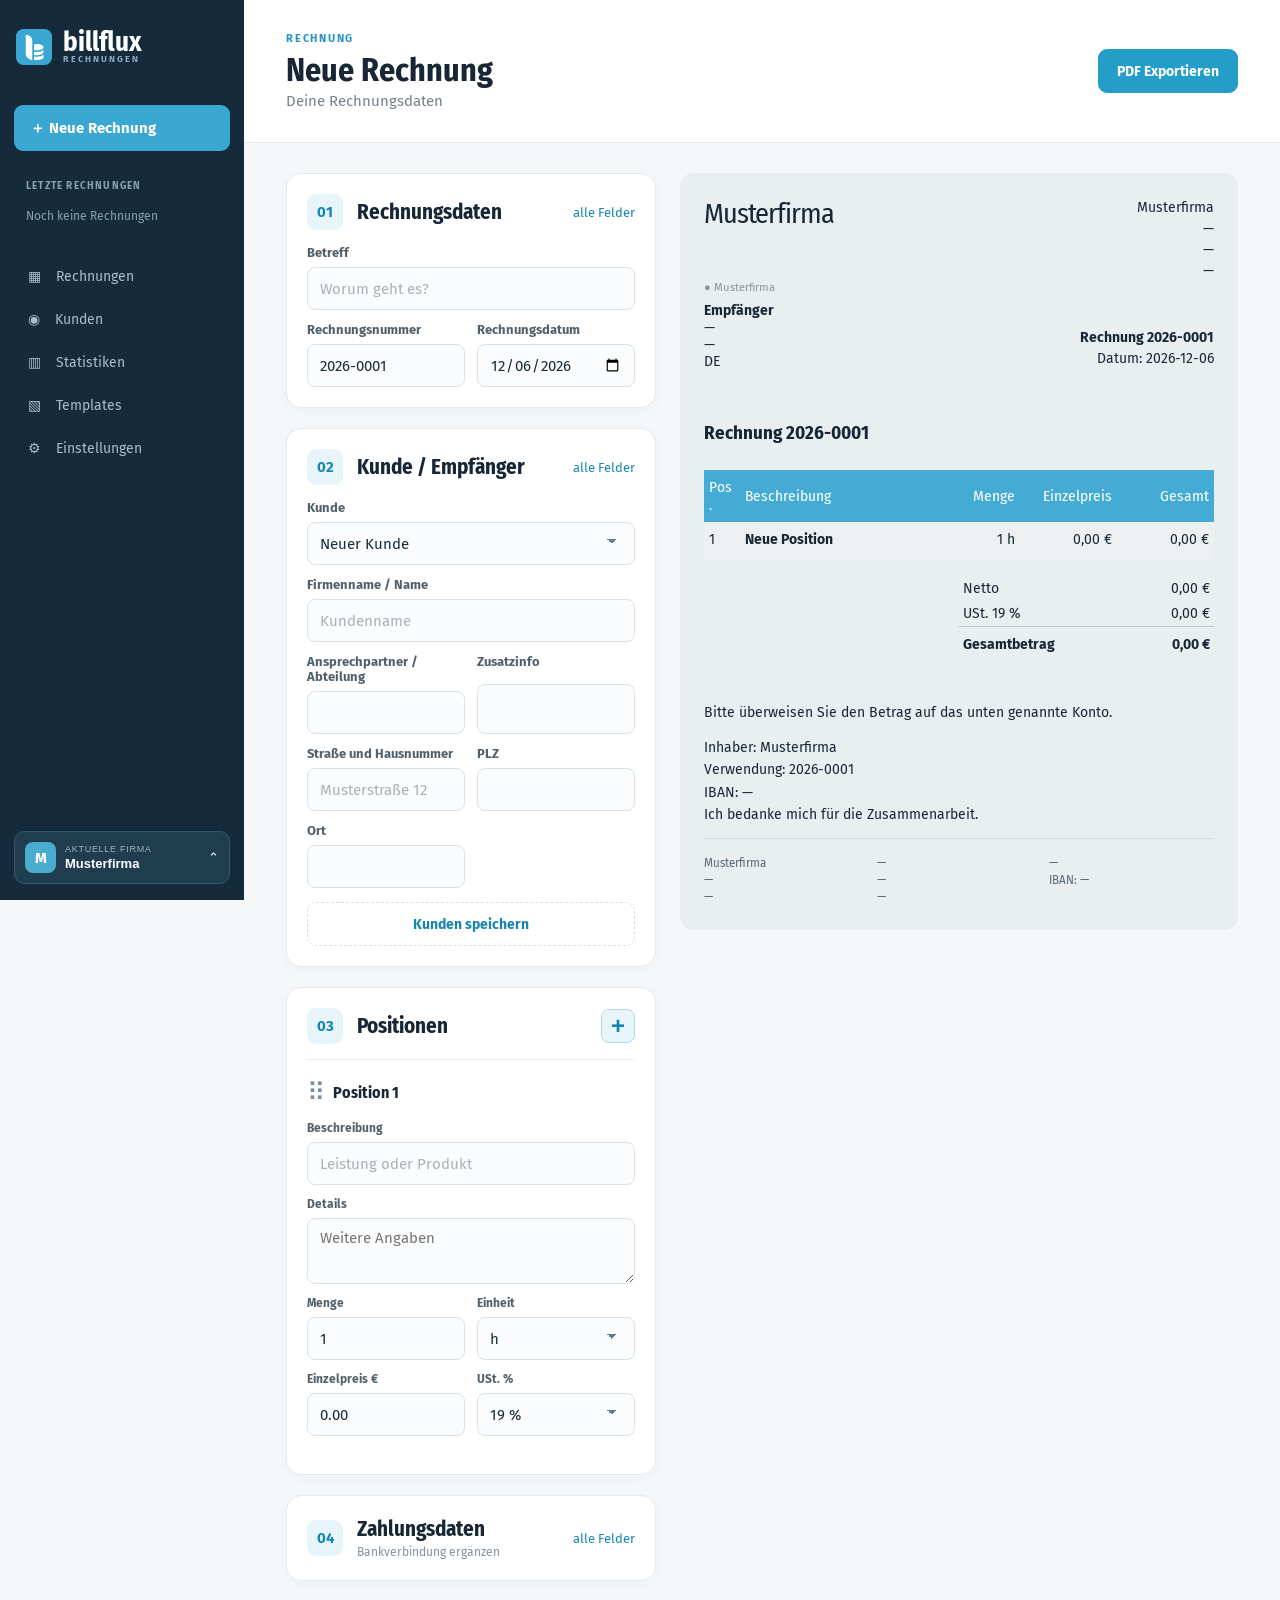
==== commit 28cd2c74: "feat(): add stats page" ====
--- a/ui/index.html
+++ b/ui/index.html
@@ -20,6 +20,7 @@
         <nav>
           <button class="nav" data-page="invoices">▦ <span>Rechnungen</span></button>
           <button class="nav" data-page="customers">◉ <span>Kunden</span></button>
+          <button class="nav" data-page="statistics">▥ <span>Statistiken</span></button>
           <button class="nav" data-page="templates">▧ <span>Templates</span></button>
           <button class="nav" data-page="settings">⚙ <span>Einstellungen</span></button>
         </nav>
@@ -38,10 +39,17 @@
       </aside>
       <main>
         <header>
-          <div>
+          <div class="header-title">
             <div class="eyebrow" id="section-label">RECHNUNG</div>
             <h1 id="page-title">Rechnung</h1>
             <p id="page-subtitle">Deine Rechnungsdaten</p>
+          </div>
+          <div class="stats-header-filters hidden" id="stats-header-filters">
+            <label>Zeitraum<select id="stats-period"><option value="year">Dieses Jahr</option><option value="previous">Vorjahr</option><option value="quarter">Dieses Quartal</option><option value="month">Dieser Monat</option><option value="twelve">Letzte zwölf Monate</option><option value="all">Gesamter Zeitraum</option><option value="custom">Eigener Zeitraum</option></select></label>
+            <label class="stats-custom-date hidden">Von<input id="stats-from" type="date" /></label>
+            <label class="stats-custom-date hidden">Bis<input id="stats-to" type="date" /></label>
+            <label>Kunde<select id="stats-customer"><option value="all">Alle Kunden</option></select></label>
+            <label class="stats-compare-label"><input id="stats-compare" type="checkbox" /> Vorjahr vergleichen</label>
           </div>
           <div class="header-actions">
             <button class="button hidden" id="create-company-button">＋ Neue Firma anlegen</button
@@ -214,6 +222,10 @@
             <div id="customer-list"></div>
           </div>
         </div>
+        <div class="statistics-page hidden" id="statistics-page">
+          <p id="stats-warning" class="stats-warning hidden"></p>
+          <div id="stats-content"></div>
+        </div>
         <div class="invoices-page hidden" id="templates-page">
           <div class="templates-layout">
             <section class="card template-browser">
--- a/ui/style.css
+++ b/ui/style.css
@@ -279,6 +279,41 @@
 .item-fields select {
   min-width: 0;
 }
+.quantity-control {
+  position: relative;
+  display: block;
+  width: 100%;
+}
+.quantity-control input {
+  width: 100%;
+  padding-right: 27px;
+}
+.quantity-buttons {
+  position: absolute;
+  top: 50%;
+  right: 5px;
+  height: 26px;
+  transform: translateY(-50%);
+  display: flex;
+  flex-direction: column;
+  width: 18px;
+  opacity: 0;
+  transition: opacity .12s ease;
+}
+.quantity-control:hover .quantity-buttons,
+.quantity-control:focus-within .quantity-buttons { opacity: 1; }
+.quantity-buttons button {
+  flex: 1;
+  padding: 0;
+  border: 0;
+  background: transparent;
+  color: #888;
+  font-size: 12px;
+  line-height: 1;
+  cursor: pointer;
+}
+.quantity-buttons button:hover:not(:disabled) { color: #747474; }
+.quantity-buttons button:disabled { color: #dedede; cursor: default; }
 .preview-panel {
   position: sticky;
   top: 20px;
@@ -1626,3 +1661,66 @@
     position: static;
   }
 }
+.statistics-page { width: 100%; max-width: 1760px; margin: 0 auto; padding: 30px 42px 60px; display: grid; gap: 20px; }
+.statistics-header { height: auto; min-height: 143px; gap: 24px; }
+.statistics-header .header-title { flex: none; }
+.stats-header-filters { display: flex; flex: 1; align-items: end; justify-content: flex-end; flex-wrap: wrap; gap: 10px; min-width: 0; }
+.stats-header-filters label { display: grid; gap: 5px; min-width: 130px; color: #657787; font-size: 11px; font-weight: 700; }
+.stats-header-filters select, .stats-header-filters input[type=date] { width: 100%; min-height: 38px; padding: 7px 28px 7px 10px; font-size: 12px; }
+.stats-header-filters .stats-custom-date { min-width: 130px; }
+.stats-header-filters .stats-compare-label { display: flex; align-items: center; gap: 7px; min-width: 120px; min-height: 38px; font-size: 12px; }
+.stats-compare-label input { margin: 0; width: 16px; height: 16px; }
+.stats-warning { margin: 0; color: #9c5c25; font-size: 12px; line-height: 1.5; }
+#stats-content { display: grid; gap: 20px; min-width: 0; }
+.stats-empty { border-color: #b8dfea; background: #f7fcfe; }
+.stats-empty p { margin-top: 9px; color: #526b79; font-size: 14px; line-height: 1.5; }
+.stats-overview { display: grid; grid-template-columns: minmax(0, 1.4fr) minmax(0, 1fr); gap: 18px; }
+.stats-revenue { display: flex; flex-direction: column; align-items: flex-start; min-height: 220px; background: linear-gradient(135deg, #edf8fc, #fff 75%); border-color: #c9e7f1; }
+.stats-label { color: #3c829e; font-size: 11px; font-weight: 700; letter-spacing: .11em; }
+.stats-revenue > strong { margin-top: 18px; color: #123e55; font: 700 clamp(38px, 4vw, 62px) FiraCondensed; line-height: 1; overflow-wrap: anywhere; }
+.stats-revenue-sub { display: flex; flex-wrap: wrap; gap: 10px; margin-top: 11px; color: #637d8a; font-size: 13px; }
+.stats-gross { display: inline-flex; align-items: baseline; gap: 12px; margin-top: auto; padding: 10px 14px; border-radius: 8px; background: #fff; color: #517181; font-size: 12px; }
+.stats-gross small { color: #889ca7; font-size: 11px; }
+.stats-gross strong { color: #173d50; font: 700 19px FiraCondensed; white-space: nowrap; }
+.stats-overview-side { display: grid; grid-template-rows: repeat(2, 1fr); gap: 18px; min-width: 0; }
+.stats-priority { display: flex; flex-direction: column; align-items: flex-start; gap: 8px; min-width: 0; }
+.stats-priority strong { color: #173d50; font: 700 34px FiraCondensed; overflow-wrap: anywhere; }
+.stats-priority strong em { font: inherit; font-size: 22px; }
+.stats-priority small { margin-top: auto; color: #778995; }
+.stats-secondary { display: grid; grid-template-columns: repeat(4, minmax(0, 1fr)); gap: 0; background: #fff; border: 1px solid #e5eaee; border-radius: 15px; box-shadow: 0 3px 14px #1e344408; }
+.stats-secondary > div { display: flex; flex-direction: column; gap: 7px; min-width: 0; padding: 19px 22px; border-right: 1px solid #e5eaee; }
+.stats-secondary > div:last-child { border-right: 0; }
+.stats-secondary small { color: #778995; }
+.stats-secondary strong { font: 700 24px FiraCondensed; overflow-wrap: anywhere; }
+.stats-delta { color: #277a9e !important; }
+.stats-trend .card-heading { margin-bottom: 12px; }
+.stats-analysis-grid { display: grid; grid-template-columns: minmax(0, 1.1fr) minmax(0, .9fr); gap: 20px; align-items: start; }
+.stats-analysis-grid > .card { min-width: 0; }
+.stats-customer-list { display: grid; gap: 18px; max-height: 480px; overflow: auto; }
+.stats-customer-row { display: grid; gap: 7px; min-width: 0; }
+.stats-customer-head { display: flex; justify-content: space-between; gap: 16px; align-items: baseline; }
+.stats-customer-head strong { min-width: 0; color: #263e4d; overflow-wrap: anywhere; }
+.stats-customer-head b { flex: none; color: #173d50; }
+.stats-customer-track { height: 8px; background: #edf3f6; border-radius: 5px; overflow: hidden; }
+.stats-customer-track span { display: block; height: 100%; background: #42aad0; border-radius: 5px; }
+.stats-customer-row small { color: #7c8d98; }
+.stats-bar-row { display: grid; grid-template-columns: 80px minmax(50px, 1fr) 115px; align-items: center; gap: 10px; margin: 12px 0; font-size: 13px; }
+.stats-bar-row strong { text-align: right; }
+.stats-bar-track { height: 16px; background: #edf3f6; border-radius: 5px; overflow: hidden; }
+.stats-bar-track div { height: 100%; background: #249dc9; border-radius: 5px; }
+.stats-table-wrap { overflow-x: auto; }
+.stats-table-wrap table { width: 100%; border-collapse: collapse; font-size: 13px; }
+.stats-table-wrap th, .stats-table-wrap td { padding: 12px 10px; border-bottom: 1px solid #e5eaee; text-align: right; }
+.stats-table-wrap th:first-child, .stats-table-wrap td:first-child { text-align: left; overflow-wrap: anywhere; max-width: 280px; }
+.stats-record-grid { display: grid; grid-template-columns: repeat(4, minmax(0, 1fr)); gap: 14px; }
+.stats-record { display: grid; align-content: start; gap: 9px; min-width: 0; padding: 17px; border: 1px solid #e3edf1; border-radius: 11px; background: #f8fbfd; }
+.stats-record.featured { grid-column: span 2; min-height: 145px; padding: 21px; background: linear-gradient(135deg, #edf8fc, #fff); border-color: #c9e7f1; }
+.stats-record small { color: #5e8292; font-size: 10px; font-weight: 700; letter-spacing: .04em; }
+.stats-record strong { font: 700 23px FiraCondensed; overflow-wrap: anywhere; }
+.stats-record.featured strong { color: #174a61; font-size: 30px; }
+.stats-record span { color: #6d7e88; font-size: 12px; line-height: 1.5; overflow-wrap: anywhere; }
+@media (max-width: 1000px) { .stats-overview { grid-template-columns: 1fr; } .stats-overview-side { grid-template-columns: repeat(2, minmax(0, 1fr)); grid-template-rows: none; } .stats-secondary { grid-template-columns: repeat(2, minmax(0, 1fr)); } .stats-secondary > div:nth-child(2) { border-right: 0; } .stats-secondary > div:nth-child(-n+2) { border-bottom: 1px solid #e5eaee; } .stats-analysis-grid { grid-template-columns: 1fr; } }
+@media (max-width: 1050px) { .statistics-header { flex-wrap: wrap; } .statistics-header .stats-header-filters { flex-basis: 100%; justify-content: flex-start; } }
+@media (max-width: 1150px) { .stats-record-grid { grid-template-columns: repeat(2, minmax(0, 1fr)); } .stats-record.featured { grid-column: span 1; } }
+@media (max-width: 750px) { .stats-record-grid { grid-template-columns: 1fr; } }
+@media (max-width: 650px) { .statistics-page { padding: 18px; } .stats-overview-side { grid-template-columns: 1fr; } .stats-secondary { grid-template-columns: 1fr; } .stats-secondary > div { border-right: 0; border-bottom: 1px solid #e5eaee; } .stats-secondary > div:last-child { border-bottom: 0; } .stats-header-filters label { flex: 1 1 140px; } .stats-header-filters .stats-compare-label { flex-basis: 100%; } }
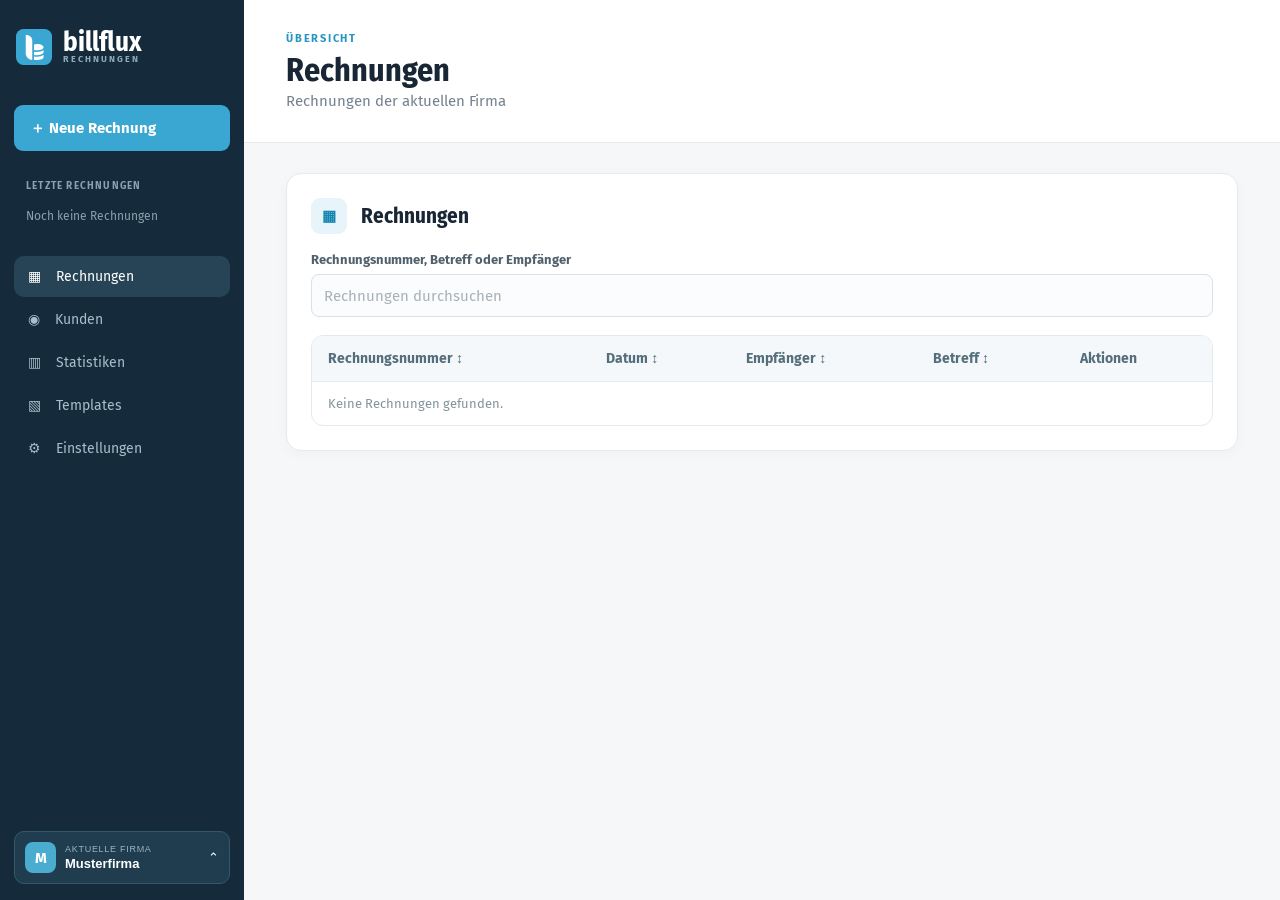
==== commit 3d8e1122: "feat(): cleanup for new installs" ====
--- a/ui/index.html
+++ b/ui/index.html
@@ -52,8 +52,8 @@
             <label class="stats-compare-label"><input id="stats-compare" type="checkbox" /> Vorjahr vergleichen</label>
           </div>
           <div class="header-actions">
-            <button class="button hidden" id="create-company-button">＋ Neue Firma anlegen</button
-            ><span id="save-status" aria-live="polite"></span
+            <span id="save-status" aria-live="polite"></span
+            ><button class="button primary hidden" id="create-company-button">Neue Firma anlegen</button
             ><button class="button primary" id="export-button">PDF Exportieren</button>
           </div>
         </header>
@@ -84,7 +84,7 @@
                   <label
                     >Betreff-Präfix<input
                       data-path="subject_prefix"
-                      placeholder="Rechnung" /></label
+                      placeholder="Optional" /></label
                   ><label>Fälligkeitsdatum<input type="date" data-path="due_date" /></label
                   ><label>Leistungsdatum<input type="date" data-path="service_date" /></label
                   ><label class="checkbox-label"
@@ -196,6 +196,10 @@
           </aside>
         </div>
         <div class="invoices-page hidden" id="invoices-page">
+          <div class="setup-notice hidden" id="setup-notice" role="alert">
+            Bitte zunächst eine Firma anlegen.
+            <button type="button" id="setup-settings-link">Einstellungen öffnen</button>
+          </div>
           <div class="card">
             <div class="card-heading">
               <span class="step">▦</span>
@@ -279,7 +283,7 @@
                   required
               /></label>
               <label
-                >Betreff-Präfix<input data-setting="subject_prefix" placeholder="Rechnung" /></label
+                >Betreff-Präfix<input data-setting="subject_prefix" placeholder="Optional" /></label
               ><label
                 >Anzahl Rechnungen im Menü<input
                   type="number"
@@ -288,6 +292,40 @@
                   data-setting="recent_count"
                   required
               /></label>
+              <label class="checkbox-label wide"
+                ><input type="checkbox" data-setting="number_in_subject" />Rechnungsnummer in Betreff hinzufügen</label
+              >
+              <fieldset class="setting-checkbox-group wide">
+                <legend>Leistungszeitraum</legend>
+                <div class="fields two">
+                  <label class="checkbox-label"
+                    ><input type="checkbox" data-setting="service_date_always" />Immer an</label
+                  >
+                  <label class="checkbox-label"
+                    ><input type="checkbox" data-setting="service_month_always" />Immer als Monat</label
+                  >
+                </div>
+              </fieldset>
+            </div>
+          </section>
+          <section class="card">
+            <div class="card-heading">
+              <span class="step">✦</span>
+              <h2>Firmendaten</h2>
+            </div>
+            <p class="section-intro">Absender, Kontakt und Steuerangaben dieser Firma.</p>
+            <div class="fields two">
+              <label>Firmenname<input data-path="seller.name" required /></label
+              ><label>Alternativname<input data-path="seller.alternative_name" /></label
+              ><label class="wide">Straße und Hausnummer<input data-path="seller.street" /></label
+              ><label
+                >PLZ<input data-company-address="postal_code" autocomplete="postal-code" /></label
+              ><label
+                >Ort<input data-company-address="locality" autocomplete="address-level2" /></label
+              ><label>Land<input data-path="seller.country" /></label
+              ><label>E-Mail<input type="email" data-path="seller.email" /></label
+              ><label>Telefon<input data-path="seller.phone" /></label
+              ><label>Webseite<input data-path="seller.website" /></label>
             </div>
           </section>
           <section class="card">
@@ -334,26 +372,6 @@
               ></label>
             </div>
           </section>
-          <section class="card">
-            <div class="card-heading">
-              <span class="step">✦</span>
-              <h2>Firmendaten</h2>
-            </div>
-            <p class="section-intro">Absender, Kontakt und Steuerangaben dieser Firma.</p>
-            <div class="fields two">
-              <label>Firmenname<input data-path="seller.name" required /></label
-              ><label>Alternativname<input data-path="seller.alternative_name" /></label
-              ><label class="wide">Straße und Hausnummer<input data-path="seller.street" /></label
-              ><label
-                >PLZ<input data-company-address="postal_code" autocomplete="postal-code" /></label
-              ><label
-                >Ort<input data-company-address="locality" autocomplete="address-level2" /></label
-              ><label>Land<input data-path="seller.country" /></label
-              ><label>E-Mail<input type="email" data-path="seller.email" /></label
-              ><label>Telefon<input data-path="seller.phone" /></label
-              ><label>Webseite<input data-path="seller.website" /></label>
-            </div>
-          </section>
         </div>
       </main>
     </div>
--- a/ui/style.css
+++ b/ui/style.css
@@ -1182,6 +1182,23 @@
   background: #fff2f2;
   color: #8d2525;
 }
+.setup-notice {
+  margin-bottom: 20px;
+  padding: 16px 20px;
+  border: 1px solid #dd9c9c;
+  border-radius: 10px;
+  background: #fff2f2;
+  color: #8d2525;
+}
+.setup-notice button {
+  border: 0;
+  background: transparent;
+  color: inherit;
+  font: inherit;
+  font-weight: 700;
+  text-decoration: underline;
+  cursor: pointer;
+}
 .export-result.error strong {
   color: #8d2525;
 }
@@ -1222,17 +1239,27 @@
 }
 .settings-page {
   padding: 30px 42px;
-  columns: 2;
-  column-gap: 24px;
+  display: grid;
+  grid-template-columns: repeat(2, minmax(0, 1fr));
+  gap: 24px;
+  align-items: start;
 }
 .settings-page .card {
-  break-inside: avoid;
-  margin-bottom: 24px;
+  margin-bottom: 0;
 }
 @media (max-width: 1000px) {
   .settings-page {
-    columns: 1;
-  }
+    grid-template-columns: 1fr;
+  }
+}
+.settings-header .header-actions {
+  display: flex;
+  flex-wrap: wrap;
+  justify-content: flex-end;
+}
+.settings-header .header-actions #save-status {
+  width: auto;
+  text-align: left;
 }
 .checkbox-label {
   display: flex;
@@ -1240,6 +1267,16 @@
   gap: 10px;
   align-self: end;
   min-height: 43px;
+}
+.setting-checkbox-group {
+  border: 0;
+  margin: 0;
+  padding: 0;
+}
+.setting-checkbox-group legend {
+  color: #50616d;
+  font-size: 13px;
+  font-weight: 700;
 }
 .checkbox-label input {
   width: 18px;
@@ -1661,7 +1698,7 @@
     position: static;
   }
 }
-.statistics-page { width: 100%; max-width: 1760px; margin: 0 auto; padding: 30px 42px 60px; display: grid; gap: 20px; }
+.statistics-page { width: 100%; padding: 30px 42px 60px; display: grid; gap: 20px; }
 .statistics-header { height: auto; min-height: 143px; gap: 24px; }
 .statistics-header .header-title { flex: none; }
 .stats-header-filters { display: flex; flex: 1; align-items: end; justify-content: flex-end; flex-wrap: wrap; gap: 10px; min-width: 0; }
@@ -1675,13 +1712,13 @@
 .stats-empty { border-color: #b8dfea; background: #f7fcfe; }
 .stats-empty p { margin-top: 9px; color: #526b79; font-size: 14px; line-height: 1.5; }
 .stats-overview { display: grid; grid-template-columns: minmax(0, 1.4fr) minmax(0, 1fr); gap: 18px; }
-.stats-revenue { display: flex; flex-direction: column; align-items: flex-start; min-height: 220px; background: linear-gradient(135deg, #edf8fc, #fff 75%); border-color: #c9e7f1; }
+.stats-revenue { display: flex; flex-direction: column; align-items: flex-start; min-height: 220px; background: #fff; border-top: 5px solid #249dc9; }
 .stats-label { color: #3c829e; font-size: 11px; font-weight: 700; letter-spacing: .11em; }
 .stats-revenue > strong { margin-top: 18px; color: #123e55; font: 700 clamp(38px, 4vw, 62px) FiraCondensed; line-height: 1; overflow-wrap: anywhere; }
 .stats-revenue-sub { display: flex; flex-wrap: wrap; gap: 10px; margin-top: 11px; color: #637d8a; font-size: 13px; }
-.stats-gross { display: inline-flex; align-items: baseline; gap: 12px; margin-top: auto; padding: 10px 14px; border-radius: 8px; background: #fff; color: #517181; font-size: 12px; }
-.stats-gross small { color: #889ca7; font-size: 11px; }
-.stats-gross strong { color: #173d50; font: 700 19px FiraCondensed; white-space: nowrap; }
+.stats-gross { display: flex; align-items: baseline; gap: 25px; width: 100%; margin-top: 22px; padding-top: 15px; border-top: 1px solid #e1edf2; color: #517181; font-size: 12px; font-weight: 700; letter-spacing: .06em; }
+.stats-gross small { color: #889ca7; font-size: 11px; font-weight: 400; letter-spacing: 0; }
+.stats-gross strong { color: #173d50; font: 700 29px FiraCondensed; white-space: nowrap; letter-spacing: 0; }
 .stats-overview-side { display: grid; grid-template-rows: repeat(2, 1fr); gap: 18px; min-width: 0; }
 .stats-priority { display: flex; flex-direction: column; align-items: flex-start; gap: 8px; min-width: 0; }
 .stats-priority strong { color: #173d50; font: 700 34px FiraCondensed; overflow-wrap: anywhere; }
@@ -1691,7 +1728,7 @@
 .stats-secondary > div { display: flex; flex-direction: column; gap: 7px; min-width: 0; padding: 19px 22px; border-right: 1px solid #e5eaee; }
 .stats-secondary > div:last-child { border-right: 0; }
 .stats-secondary small { color: #778995; }
-.stats-secondary strong { font: 700 24px FiraCondensed; overflow-wrap: anywhere; }
+.stats-secondary strong { color: #1686b1; font: 700 24px FiraCondensed; overflow-wrap: anywhere; }
 .stats-delta { color: #277a9e !important; }
 .stats-trend .card-heading { margin-bottom: 12px; }
 .stats-analysis-grid { display: grid; grid-template-columns: minmax(0, 1.1fr) minmax(0, .9fr); gap: 20px; align-items: start; }
@@ -1709,18 +1746,23 @@
 .stats-bar-track { height: 16px; background: #edf3f6; border-radius: 5px; overflow: hidden; }
 .stats-bar-track div { height: 100%; background: #249dc9; border-radius: 5px; }
 .stats-table-wrap { overflow-x: auto; }
+.stats-table-card .card-heading { justify-content: space-between; gap: 20px; }
+.stats-table-card #stats-export { margin-left: auto; white-space: nowrap; }
 .stats-table-wrap table { width: 100%; border-collapse: collapse; font-size: 13px; }
 .stats-table-wrap th, .stats-table-wrap td { padding: 12px 10px; border-bottom: 1px solid #e5eaee; text-align: right; }
 .stats-table-wrap th:first-child, .stats-table-wrap td:first-child { text-align: left; overflow-wrap: anywhere; max-width: 280px; }
-.stats-record-grid { display: grid; grid-template-columns: repeat(4, minmax(0, 1fr)); gap: 14px; }
+.stats-record-grid { display: grid; grid-template-columns: repeat(6, minmax(0, 1fr)); gap: 14px; }
 .stats-record { display: grid; align-content: start; gap: 9px; min-width: 0; padding: 17px; border: 1px solid #e3edf1; border-radius: 11px; background: #f8fbfd; }
-.stats-record.featured { grid-column: span 2; min-height: 145px; padding: 21px; background: linear-gradient(135deg, #edf8fc, #fff); border-color: #c9e7f1; }
+.stats-record.lead { grid-column: span 3; grid-row: span 2; align-content: center; min-height: 260px; padding: 25px; background: #eaf6fa; }
+.stats-record.support { grid-column: span 3; min-height: 120px; padding: 20px; background: #fff; }
+.stats-record:not(.lead, .support) { grid-column: span 2; }
 .stats-record small { color: #5e8292; font-size: 10px; font-weight: 700; letter-spacing: .04em; }
 .stats-record strong { font: 700 23px FiraCondensed; overflow-wrap: anywhere; }
-.stats-record.featured strong { color: #174a61; font-size: 30px; }
+.stats-record.lead strong { color: #174a61; font-size: clamp(32px, 3vw, 48px); }
+.stats-record.support strong { color: #174a61; font-size: 28px; }
 .stats-record span { color: #6d7e88; font-size: 12px; line-height: 1.5; overflow-wrap: anywhere; }
 @media (max-width: 1000px) { .stats-overview { grid-template-columns: 1fr; } .stats-overview-side { grid-template-columns: repeat(2, minmax(0, 1fr)); grid-template-rows: none; } .stats-secondary { grid-template-columns: repeat(2, minmax(0, 1fr)); } .stats-secondary > div:nth-child(2) { border-right: 0; } .stats-secondary > div:nth-child(-n+2) { border-bottom: 1px solid #e5eaee; } .stats-analysis-grid { grid-template-columns: 1fr; } }
 @media (max-width: 1050px) { .statistics-header { flex-wrap: wrap; } .statistics-header .stats-header-filters { flex-basis: 100%; justify-content: flex-start; } }
-@media (max-width: 1150px) { .stats-record-grid { grid-template-columns: repeat(2, minmax(0, 1fr)); } .stats-record.featured { grid-column: span 1; } }
-@media (max-width: 750px) { .stats-record-grid { grid-template-columns: 1fr; } }
+@media (max-width: 1150px) { .stats-record-grid { grid-template-columns: repeat(2, minmax(0, 1fr)); } .stats-record.lead { grid-column: span 2; grid-row: auto; min-height: 180px; } .stats-record.support, .stats-record:not(.lead, .support) { grid-column: span 1; } }
+@media (max-width: 750px) { .stats-record-grid { grid-template-columns: 1fr; } .stats-record.lead, .stats-record.support, .stats-record:not(.lead, .support) { grid-column: span 1; min-height: 0; } }
 @media (max-width: 650px) { .statistics-page { padding: 18px; } .stats-overview-side { grid-template-columns: 1fr; } .stats-secondary { grid-template-columns: 1fr; } .stats-secondary > div { border-right: 0; border-bottom: 1px solid #e5eaee; } .stats-secondary > div:last-child { border-bottom: 0; } .stats-header-filters label { flex: 1 1 140px; } .stats-header-filters .stats-compare-label { flex-basis: 100%; } }
